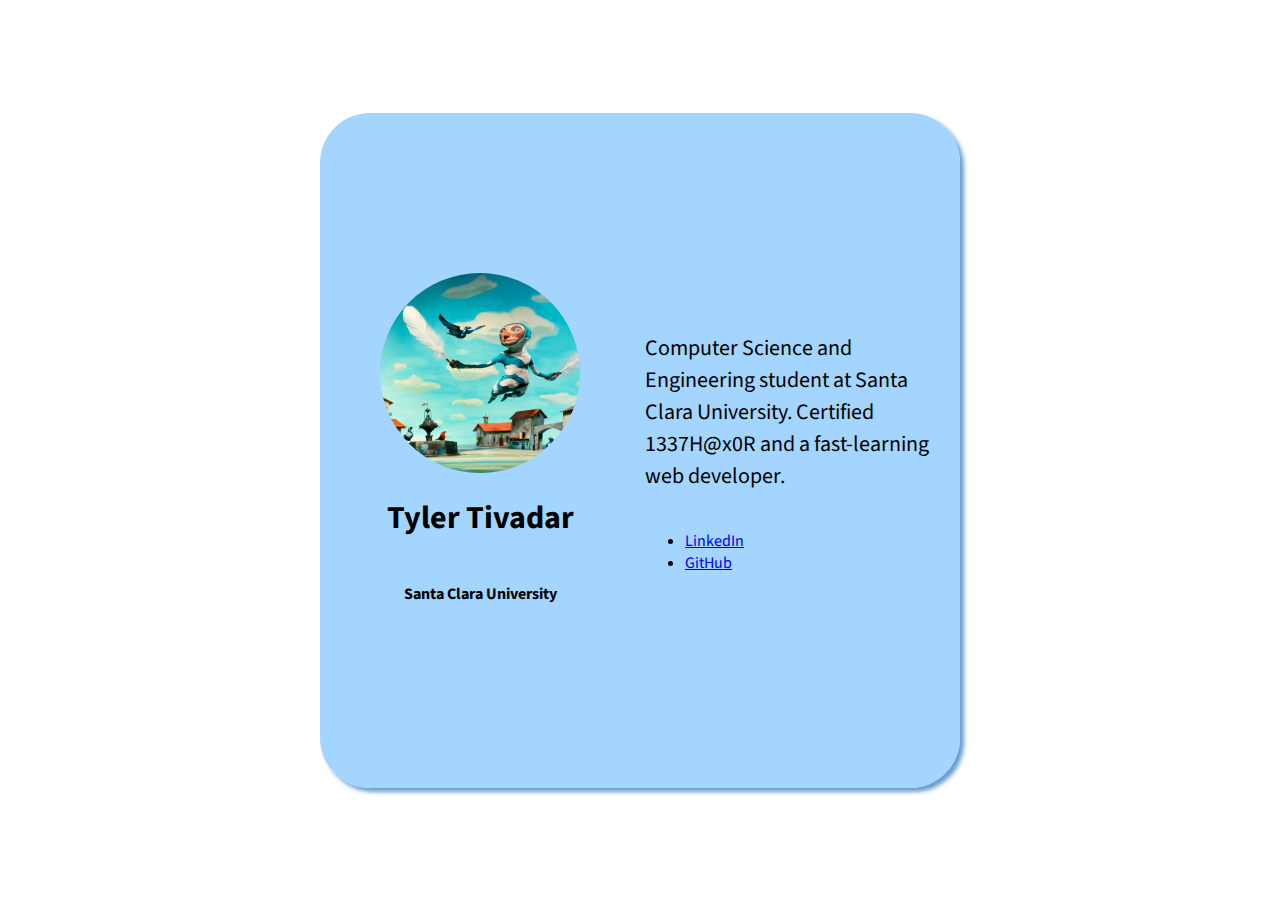
==== index.html @ 97073c2d "added fonts and shadows" ====
<!DOCTYPE html>
<html>
    <head>
        <title>Tyler Tivadar's Website</title>
        <link rel="stylesheet" type="text/css" href="style.css">
        <link rel="stylesheet"
         href="https://fonts.googleapis.com/css?family=Source+Sans+Pro">
    </head>

    <body>
        <div class="wrapper">
            <div class="left">
                <img class="profile-pic" src="img/birdman.jpg"/>
                <h1 class="name">Tyler Tivadar</h1>
                <h4 class="subtitle">Santa Clara University</h4>
            </div>

            <div class="right">
            <p class = "description">
                Computer Science and Engineering student at Santa Clara University.
                Certified 1337H@x0R and a fast-learning web developer.
            </p>

            <ul class="social-links">
                <li>
                    <a href=https://linkedin.com/in/tylertivadar target="_blank">LinkedIn</a>
                </li>
                <li>
                    <a href=https://github.com/tylertiv target="_blank">GitHub</a>
                </li>
            </ul>
            </div>
        </div>
    </body>
</html>
---- style.css ----
html, body {
    background-image: url("https://www.countynewscenter.com/wp-content/uploads/Beach-LaJolla-scaled.jpg");
    background-size: cover;
    display: flex;
    align-items: center;
    justify-content: center;
    height: 100%;
    width: 100%;
    margin: 0px;
    padding: 0px;

    font-family: "Source Sans Pro";
  }

  .wrapper {
    background-color: rgba(153, 208, 255, .9);
    box-shadow: 4px 4px 4px rgb(103, 158, 205);
    border-radius: 50px;
    max-width: 50%;
    display: flex;
    flex-direction: row;
    height: 75%;
  }
  
  .left, .right {
    
    margin: 5px;
    max-width: 50%;
    flex: 1;
    display: flex;
    flex-direction: column;
    justify-content: center;
  }
  
  .left {
    align-items: center;
    justify-content: center;
  }
  
  .description {
    font-size: 22px;
  }
  .profile-pic {
    width: 200px;
    border-radius: 50%;
  }

  .social-links:clicked{
    color:black;
  }
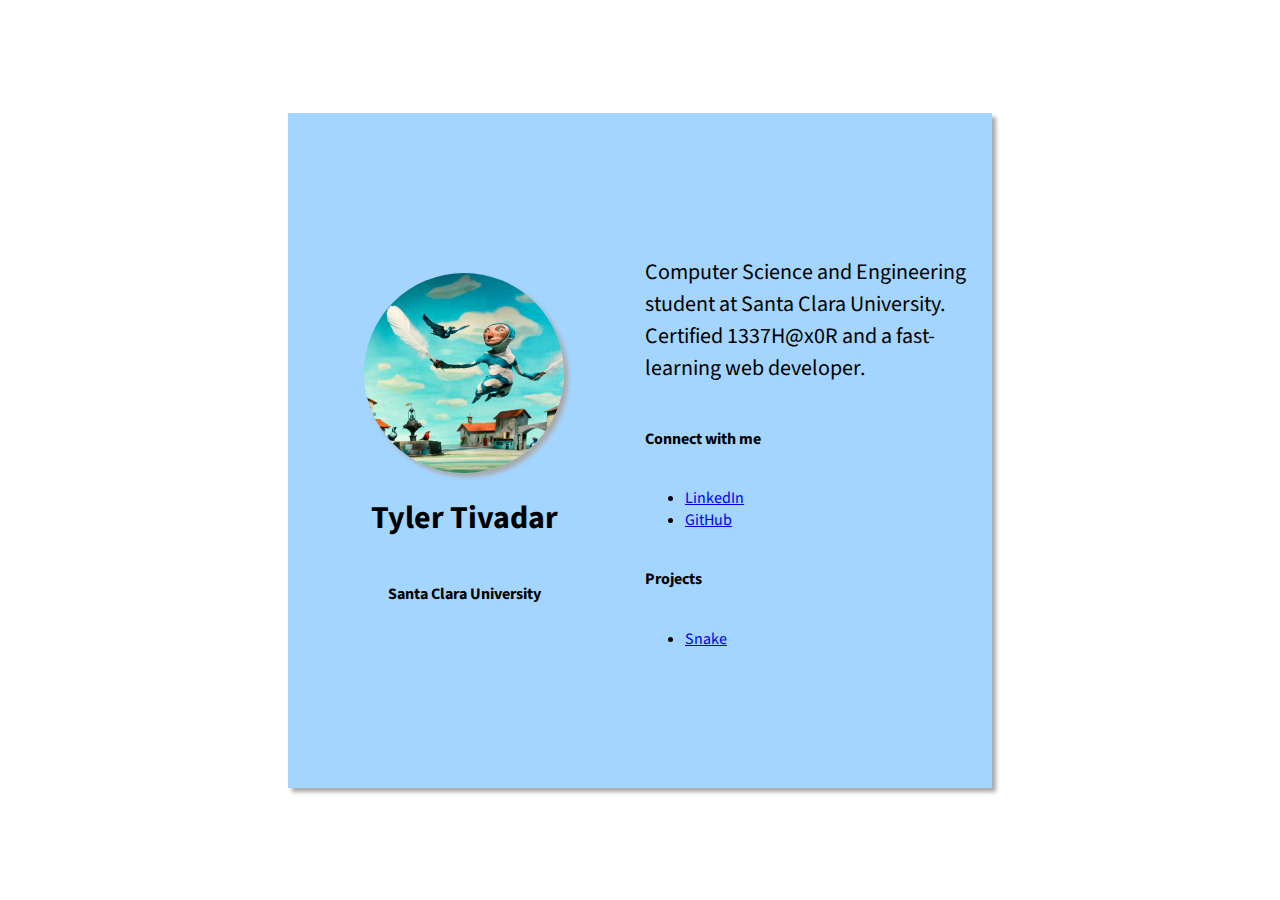
==== commit eb071889: "Added snake project" ====
--- a/index.html
+++ b/index.html
@@ -20,7 +20,8 @@
                 Computer Science and Engineering student at Santa Clara University.
                 Certified 1337H@x0R and a fast-learning web developer.
             </p>
-
+            
+            <h4>Connect with me</h4>
             <ul class="social-links">
                 <li>
                     <a href=https://linkedin.com/in/tylertivadar target="_blank">LinkedIn</a>
@@ -29,6 +30,13 @@
                     <a href=https://github.com/tylertiv target="_blank">GitHub</a>
                 </li>
             </ul>
+
+            <h4>Projects</h4>
+            <ul class="social-links">
+                <li>
+                    <a href=Snake/index.html>Snake</a>
+                </li>
+            </ul>
             </div>
         </div>
     </body>
--- a/style.css
+++ b/style.css
@@ -14,9 +14,9 @@
 
   .wrapper {
     background-color: rgba(153, 208, 255, .9);
-    box-shadow: 4px 4px 4px rgb(103, 158, 205);
-    border-radius: 50px;
-    max-width: 50%;
+    box-shadow: 4px 4px 4px darkgrey;
+    border-radius: 0px;
+    max-width: 55%;
     display: flex;
     flex-direction: row;
     height: 75%;
@@ -43,6 +43,7 @@
   .profile-pic {
     width: 200px;
     border-radius: 50%;
+    box-shadow: 4px 4px 4px darkgray;
   }
 
   .social-links:clicked{
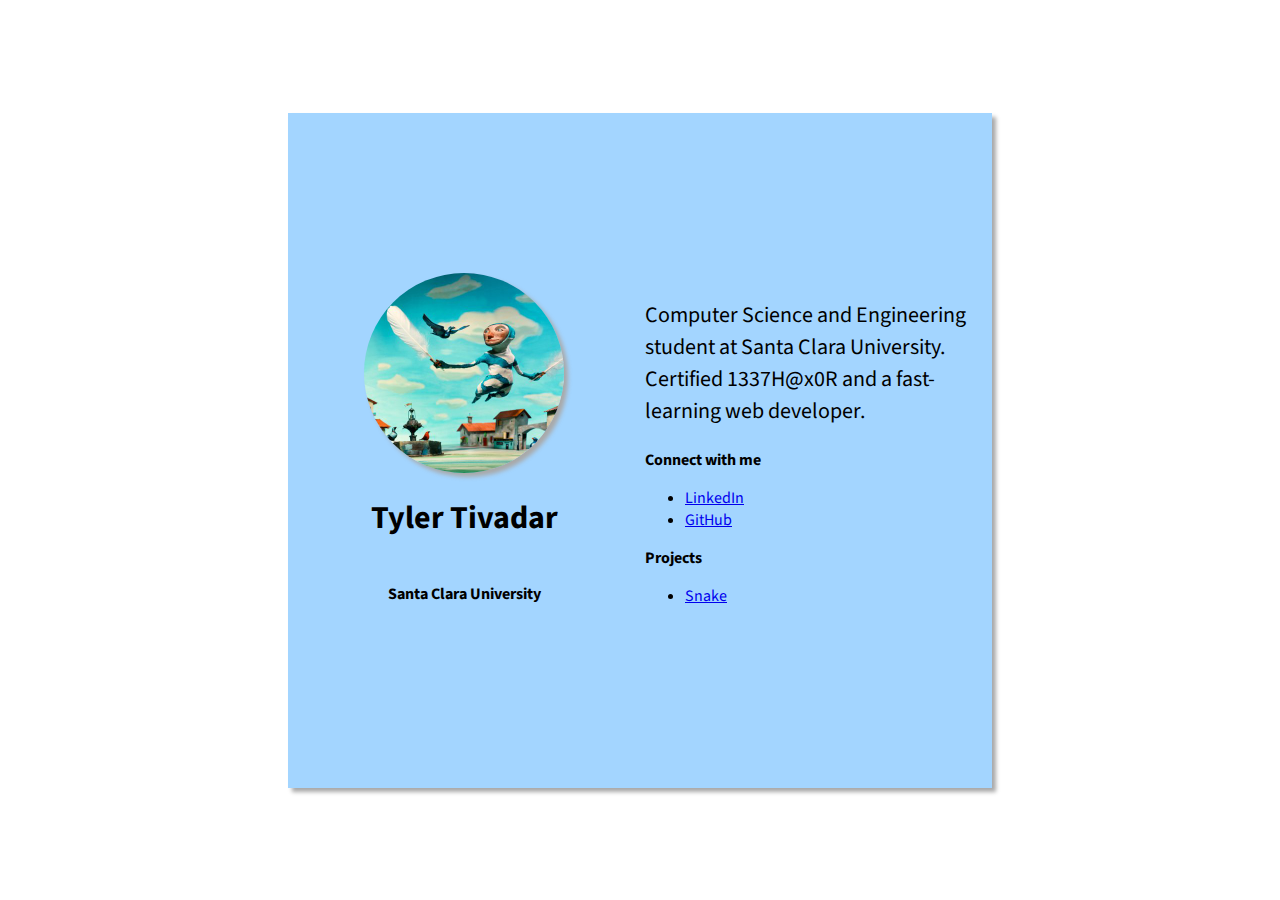
==== commit 4eb296a0: "Styled snake game and added restart feature" ====
--- a/index.html
+++ b/index.html
@@ -21,7 +21,7 @@
                 Certified 1337H@x0R and a fast-learning web developer.
             </p>
             
-            <h4>Connect with me</h4>
+            <h4 class="headers">Connect with me</h4>
             <ul class="social-links">
                 <li>
                     <a href=https://linkedin.com/in/tylertivadar target="_blank">LinkedIn</a>
@@ -31,7 +31,7 @@
                 </li>
             </ul>
 
-            <h4>Projects</h4>
+            <h4 class="headers">Projects</h4>
             <ul class="social-links">
                 <li>
                     <a href=Snake/index.html>Snake</a>
--- a/style.css
+++ b/style.css
@@ -46,6 +46,10 @@
     box-shadow: 4px 4px 4px darkgray;
   }
 
+  .headers {
+    margin: 0px;
+  }
+
   .social-links:clicked{
     color:black;
   }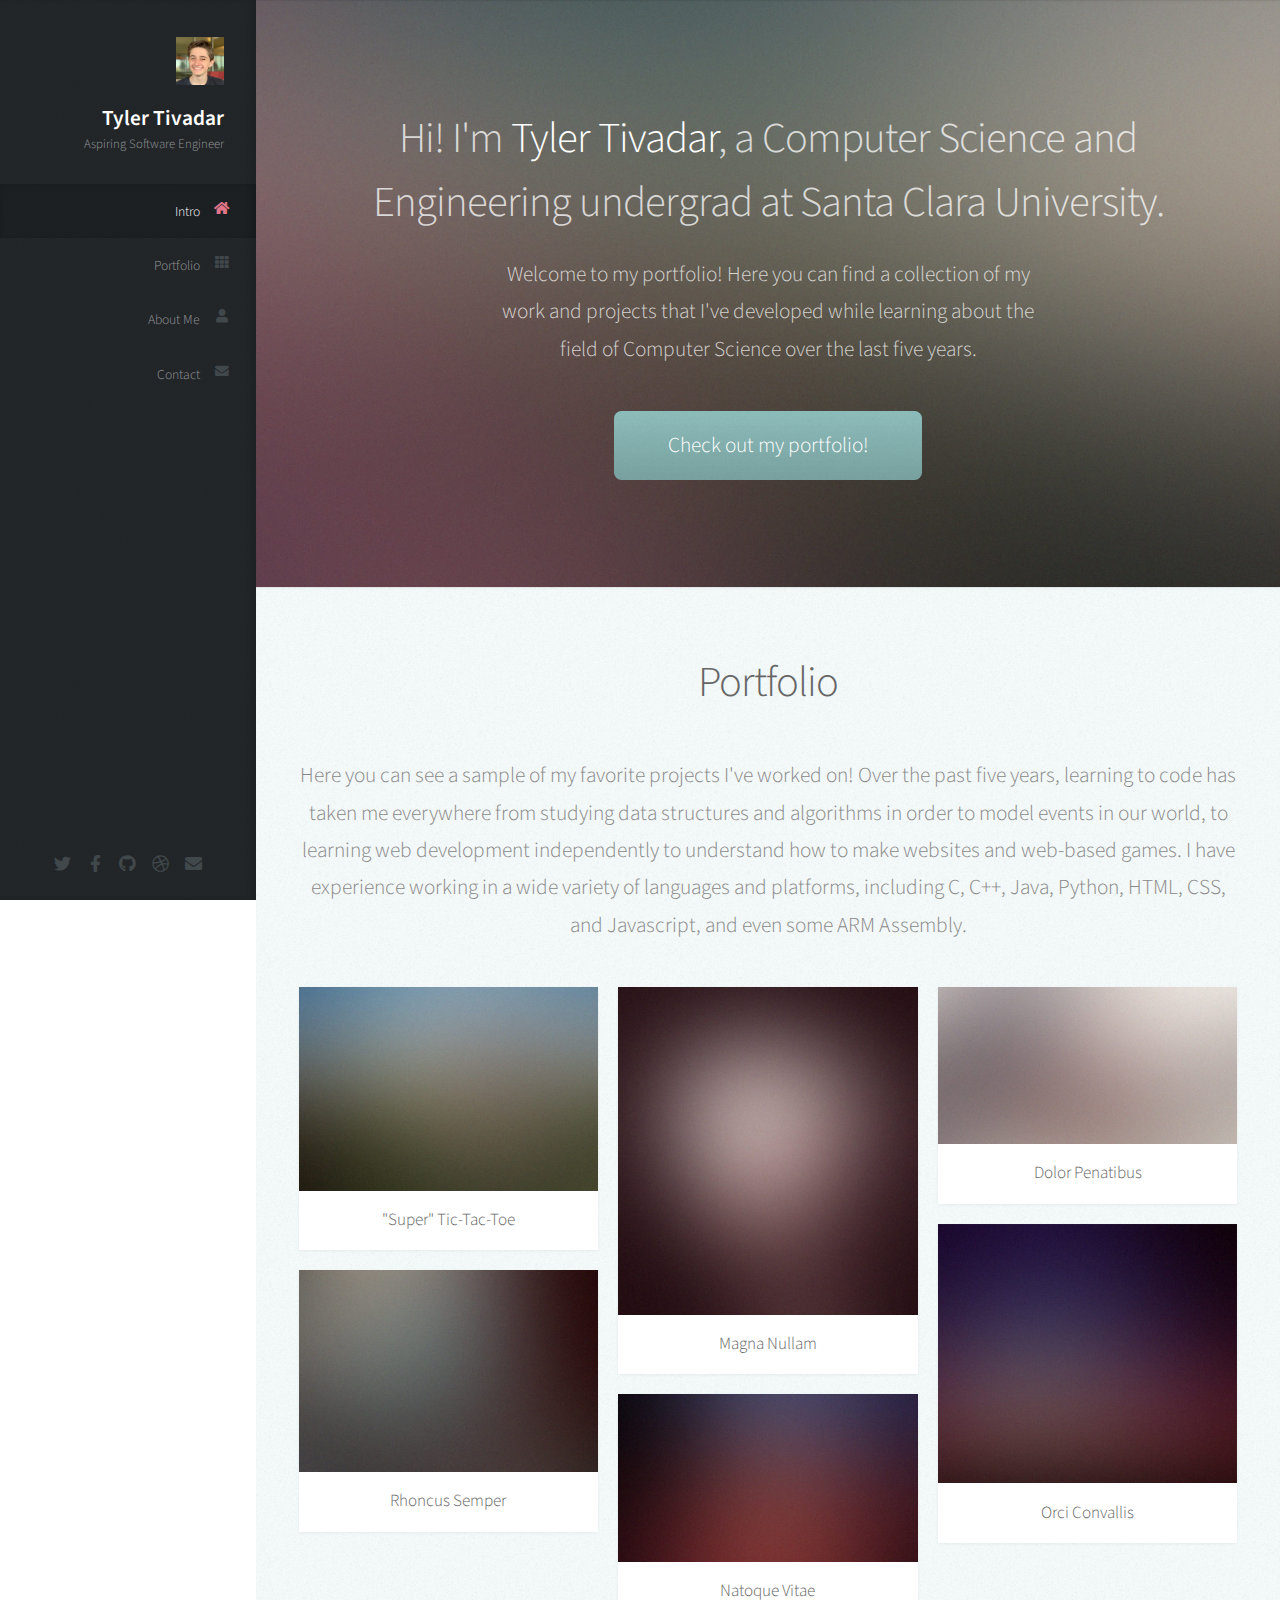
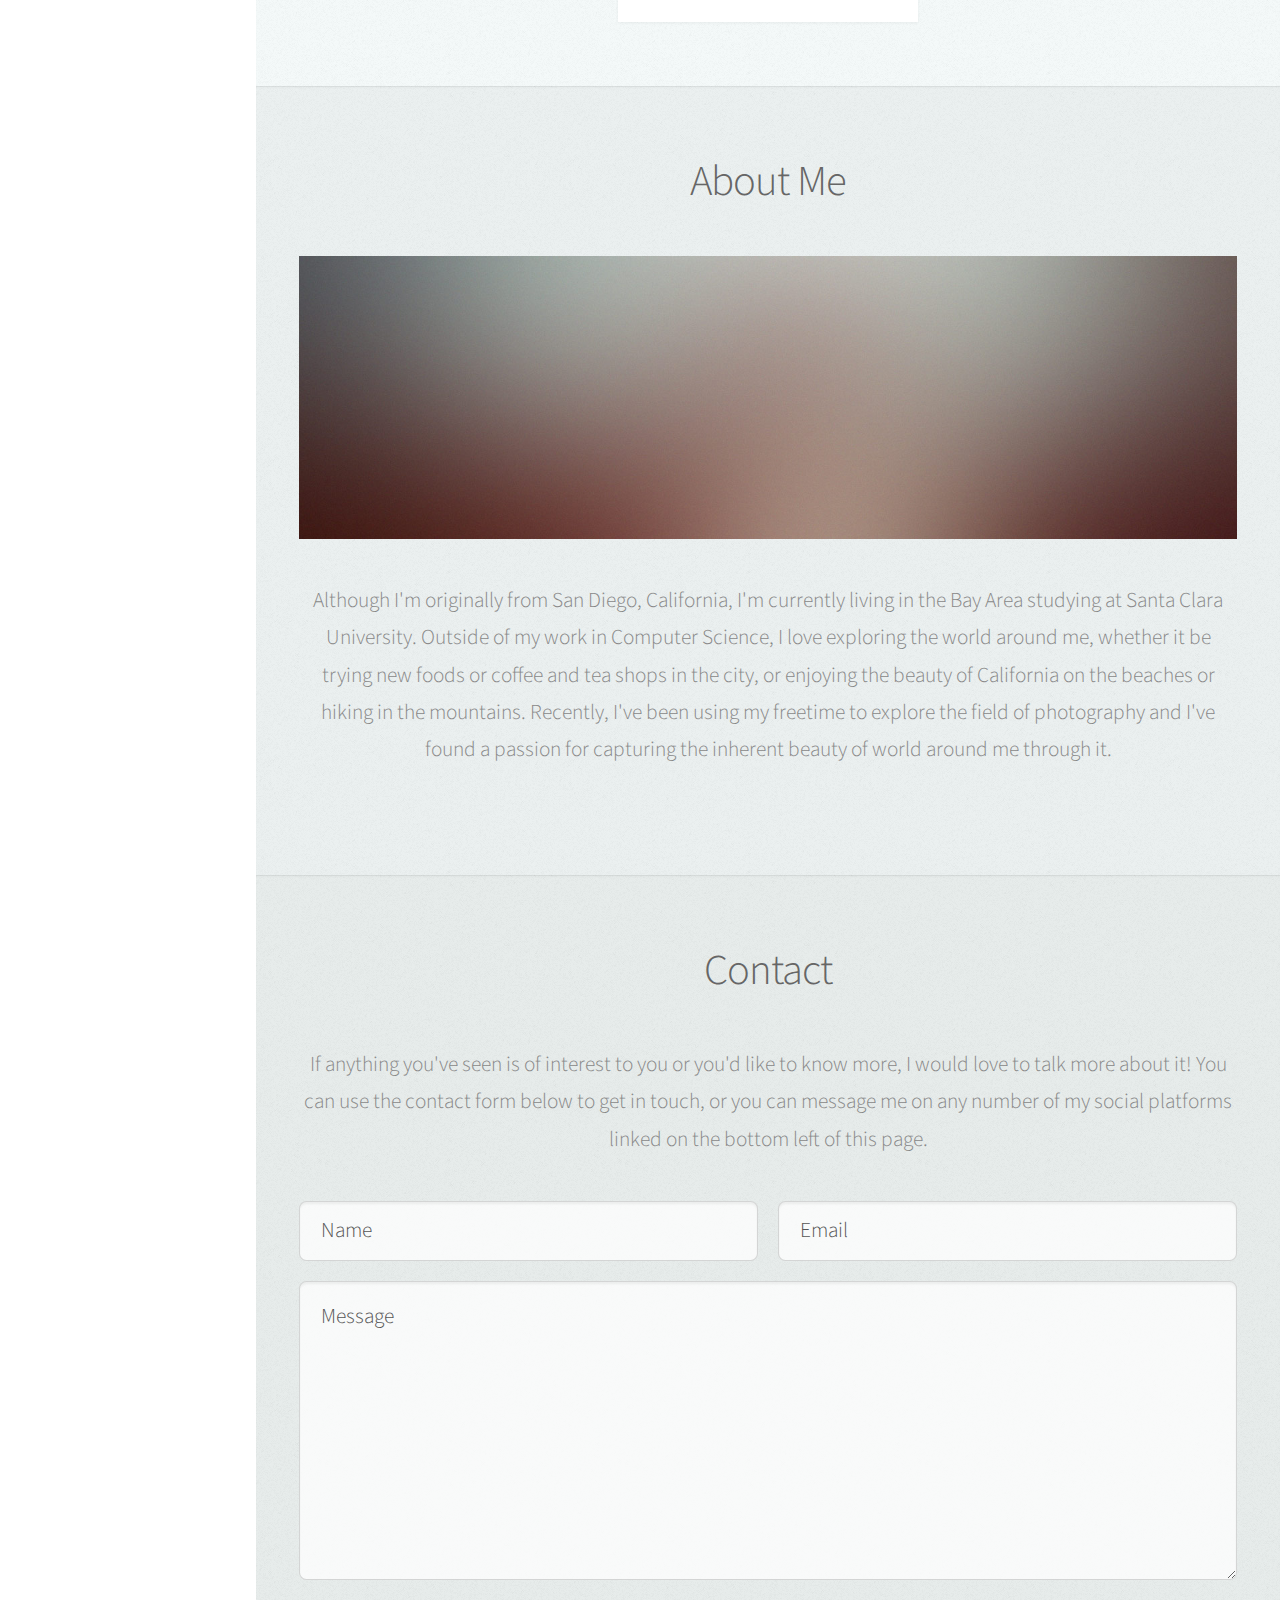
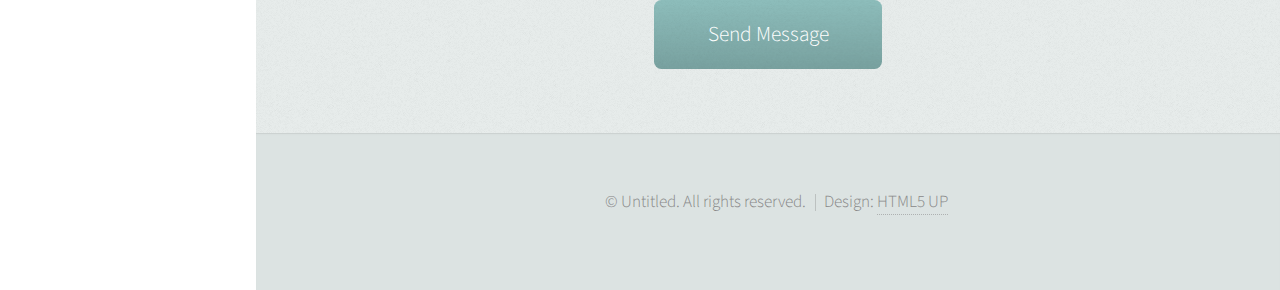
==== commit 0838a90c: "revamped portfolio" ====
--- a/index.html
+++ b/index.html
@@ -1,43 +1,216 @@
-<!DOCTYPE html>
-<html>
-    <head>
-        <title>Tyler Tivadar's Website</title>
-        <link rel="stylesheet" type="text/css" href="style.css">
-        <link rel="stylesheet"
-         href="https://fonts.googleapis.com/css?family=Source+Sans+Pro">
-    </head>
-
-    <body>
-        <div class="wrapper">
-            <div class="left">
-                <img class="profile-pic" src="img/birdman.jpg"/>
-                <h1 class="name">Tyler Tivadar</h1>
-                <h4 class="subtitle">Santa Clara University</h4>
-            </div>
-
-            <div class="right">
-            <p class = "description">
-                Computer Science and Engineering student at Santa Clara University.
-                Certified 1337H@x0R and a fast-learning web developer.
-            </p>
-            
-            <h4 class="headers">Connect with me</h4>
-            <ul class="social-links">
-                <li>
-                    <a href=https://linkedin.com/in/tylertivadar target="_blank">LinkedIn</a>
-                </li>
-                <li>
-                    <a href=https://github.com/tylertiv target="_blank">GitHub</a>
-                </li>
-            </ul>
-
-            <h4 class="headers">Projects</h4>
-            <ul class="social-links">
-                <li>
-                    <a href=Snake/index.html>Snake</a>
-                </li>
-            </ul>
-            </div>
-        </div>
-    </body>
+<!DOCTYPE HTML>
+<!--
+	Prologue by HTML5 UP
+	html5up.net | @ajlkn
+	Free for personal and commercial use under the CCA 3.0 license (html5up.net/license)
+-->
+<html>
+	<head>
+		<title>Prologue by HTML5 UP</title>
+		<meta charset="utf-8" />
+		<meta name="viewport" content="width=device-width, initial-scale=1, user-scalable=no" />
+		<link rel="stylesheet" href="assets/css/main.css" />
+	</head>
+	<body class="is-preload">
+
+		<!-- Header -->
+			<div id="header">
+
+				<div class="top">
+
+					<!-- Logo -->
+						<div id="logo">
+							<span class="image avatar48"><img src="images/headshot2.jpg" alt="" /></span>
+							<h1 id="title">Tyler Tivadar</h1>
+							<p>Aspiring Software Engineer</p>
+						</div>
+
+					<!-- Nav -->
+						<nav id="nav">
+							<ul>
+								<li><a href="#top" id="top-link"><span class="icon solid fa-home">Intro</span></a></li>
+								<li><a href="#portfolio" id="portfolio-link"><span class="icon solid fa-th">Portfolio</span></a></li>
+								<li><a href="#about" id="about-link"><span class="icon solid fa-user">About Me</span></a></li>
+								<li><a href="#contact" id="contact-link"><span class="icon solid fa-envelope">Contact</span></a></li>
+							</ul>
+						</nav>
+
+				</div>
+
+				<div class="bottom">
+
+					<!-- Social Icons -->
+						<ul class="icons">
+							<li><a href="#" class="icon brands fa-twitter"><span class="label">Twitter</span></a></li>
+							<li><a href="#" class="icon brands fa-facebook-f"><span class="label">Facebook</span></a></li>
+							<li><a href="#" class="icon brands fa-github"><span class="label">Github</span></a></li>
+							<li><a href="#" class="icon brands fa-dribbble"><span class="label">Dribbble</span></a></li>
+							<li><a href="#" class="icon solid fa-envelope"><span class="label">Email</span></a></li>
+						</ul>
+
+				</div>
+
+			</div>
+
+		<!-- Main -->
+			<div id="main">
+
+				<!-- Intro -->
+					<section id="top" class="one dark cover">
+						<div class="container">
+
+							<header>
+								<h2 class="alt">Hi! I'm <strong>Tyler Tivadar</strong>, a Computer Science and <br />
+								Engineering undergrad at Santa Clara University.</h2>
+								<p>Welcome to my portfolio! Here you can find a collection of my<br />
+								work and projects that I've developed while learning about the<br />
+								field of Computer Science over the last five years.</p>
+							</header>
+
+							<footer>
+								<a href="#portfolio" class="button scrolly">Check out my portfolio!</a>
+							</footer>
+
+						</div>
+					</section>
+
+				<!-- Portfolio -->
+					<section id="portfolio" class="two">
+						<div class="container">
+
+							<header>
+								<h2>Portfolio</h2>
+							</header>
+
+							<p>
+								Here you can see a sample of my favorite projects I've worked on! Over the past five years,
+								learning to code has taken me everywhere from studying data structures and algorithms in order to model
+								events in our world, to learning web development independently to understand how to make websites and web-based games.
+								I have experience working in a wide variety of languages and platforms, including C, C++, Java, Python, HTML, CSS, and
+								Javascript, and even some ARM Assembly.
+							</p>
+
+							<div class="row">
+								<div class="col-4 col-12-mobile">
+									<article class="item">
+										<a href="#" class="image fit"><img src="images/pic02.jpg" alt="" /></a>
+										<header>
+											<h3>"Super" Tic-Tac-Toe</h3>
+										</header>
+									</article>
+									<article class="item">
+										<a href="#" class="image fit"><img src="images/pic03.jpg" alt="" /></a>
+										<header>
+											<h3>Rhoncus Semper</h3>
+										</header>
+									</article>
+								</div>
+								<div class="col-4 col-12-mobile">
+									<article class="item">
+										<a href="#" class="image fit"><img src="images/pic04.jpg" alt="" /></a>
+										<header>
+											<h3>Magna Nullam</h3>
+										</header>
+									</article>
+									<article class="item">
+										<a href="#" class="image fit"><img src="images/pic05.jpg" alt="" /></a>
+										<header>
+											<h3>Natoque Vitae</h3>
+										</header>
+									</article>
+								</div>
+								<div class="col-4 col-12-mobile">
+									<article class="item">
+										<a href="#" class="image fit"><img src="images/pic06.jpg" alt="" /></a>
+										<header>
+											<h3>Dolor Penatibus</h3>
+										</header>
+									</article>
+									<article class="item">
+										<a href="#" class="image fit"><img src="images/pic07.jpg" alt="" /></a>
+										<header>
+											<h3>Orci Convallis</h3>
+										</header>
+									</article>
+								</div>
+							</div>
+
+						</div>
+					</section>
+
+				<!-- About Me -->
+					<section id="about" class="three">
+						<div class="container">
+
+							<header>
+								<h2>About Me</h2>
+							</header>
+
+							<a href="#" class="image featured"><img src="images/pic08.jpg" alt="" /></a>
+
+							<p>
+								Although I'm originally from San Diego, California, 
+								I'm currently living in the Bay Area studying at Santa Clara University.
+								Outside of my work in Computer Science, I love exploring the world around me,
+								whether it be trying new foods or coffee and tea shops in the city, or enjoying the beauty
+								of California on the beaches or hiking in the mountains. Recently, I've been using my 
+								freetime to explore the field of photography and I've found a passion for capturing the 
+								inherent beauty of world around me through it.
+							</p>
+
+						</div>
+					</section>
+
+				<!-- Contact -->
+					<section id="contact" class="four">
+						<div class="container">
+
+							<header>
+								<h2>Contact</h2>
+							</header>
+
+							<p>
+								If anything you've seen is of interest to you or you'd like to know more, I would love to talk
+								more about it! You can use the contact form below to get in touch, or you can message me on any
+								number of my social platforms linked on the bottom left of this page.
+							</p>
+
+							<form method="post" action="#">
+								<div class="row">
+									<div class="col-6 col-12-mobile"><input type="text" name="name" placeholder="Name" /></div>
+									<div class="col-6 col-12-mobile"><input type="text" name="email" placeholder="Email" /></div>
+									<div class="col-12">
+										<textarea name="message" placeholder="Message"></textarea>
+									</div>
+									<div class="col-12">
+										<input type="submit" value="Send Message" />
+									</div>
+								</div>
+							</form>
+
+						</div>
+					</section>
+
+			</div>
+
+		<!-- Footer -->
+			<div id="footer">
+
+				<!-- Copyright -->
+					<ul class="copyright">
+						<li>&copy; Untitled. All rights reserved.</li><li>Design: <a href="http://html5up.net">HTML5 UP</a></li>
+					</ul>
+
+			</div>
+
+		<!-- Scripts -->
+			<script src="assets/js/jquery.min.js"></script>
+			<script src="assets/js/jquery.scrolly.min.js"></script>
+			<script src="assets/js/jquery.scrollex.min.js"></script>
+			<script src="assets/js/browser.min.js"></script>
+			<script src="assets/js/breakpoints.min.js"></script>
+			<script src="assets/js/util.js"></script>
+			<script src="assets/js/main.js"></script>
+
+	</body>
 </html>--- a/assets/css/main.css
+++ b/assets/css/main.css
@@ -0,0 +1,2633 @@
+@import url("fontawesome-all.min.css");
+@import url("https://fonts.googleapis.com/css?family=Source+Sans+Pro:300,300italic,400,600");
+
+/*
+	Prologue by HTML5 UP
+	html5up.net | @ajlkn
+	Free for personal and commercial use under the CCA 3.0 license (html5up.net/license)
+*/
+
+html, body, div, span, applet, object,
+iframe, h1, h2, h3, h4, h5, h6, p, blockquote,
+pre, a, abbr, acronym, address, big, cite,
+code, del, dfn, em, img, ins, kbd, q, s, samp,
+small, strike, strong, sub, sup, tt, var, b,
+u, i, center, dl, dt, dd, ol, ul, li, fieldset,
+form, label, legend, table, caption, tbody,
+tfoot, thead, tr, th, td, article, aside,
+canvas, details, embed, figure, figcaption,
+footer, header, hgroup, menu, nav, output, ruby,
+section, summary, time, mark, audio, video {
+	margin: 0;
+	padding: 0;
+	border: 0;
+	font-size: 100%;
+	font: inherit;
+	vertical-align: baseline;}
+
+article, aside, details, figcaption, figure,
+footer, header, hgroup, menu, nav, section {
+	display: block;}
+
+body {
+	line-height: 1;
+}
+
+ol, ul {
+	list-style: none;
+}
+
+blockquote, q {
+	quotes: none;
+}
+
+	blockquote:before, blockquote:after, q:before, q:after {
+		content: '';
+		content: none;
+	}
+
+table {
+	border-collapse: collapse;
+	border-spacing: 0;
+}
+
+body {
+	-webkit-text-size-adjust: none;
+}
+
+mark {
+	background-color: transparent;
+	color: inherit;
+}
+
+input::-moz-focus-inner {
+	border: 0;
+	padding: 0;
+}
+
+input, select, textarea {
+	-moz-appearance: none;
+	-webkit-appearance: none;
+	-ms-appearance: none;
+	appearance: none;
+}
+
+/* Basic */
+
+	html {
+		box-sizing: border-box;
+	}
+
+	*, *:before, *:after {
+		box-sizing: inherit;
+	}
+
+	body {
+		background: #fff;
+		font-family: 'Source Sans Pro', sans-serif;
+		font-size: 19pt;
+		font-weight: 300;
+		line-height: 1.75em;
+		color: #888;
+	}
+
+		body.is-preload *, body.is-preload *:before, body.is-preload *:after {
+			-moz-animation: none !important;
+			-webkit-animation: none !important;
+			-ms-animation: none !important;
+			animation: none !important;
+			-moz-transition: none !important;
+			-webkit-transition: none !important;
+			-ms-transition: none !important;
+			transition: none !important;
+		}
+
+	input, textarea, select {
+		font-family: 'Source Sans Pro', sans-serif;
+		font-size: 19pt;
+		font-weight: 300;
+		line-height: 1.75em;
+		color: #888;
+	}
+
+	h1, h2, h3, h4, h5, h6 {
+		font-weight: 300;
+		color: #666;
+		line-height: 1.5em;
+	}
+
+	h1 a, h2 a, h3 a, h4 a, h5 a, h6 a {
+		color: inherit;
+		text-decoration: none;
+	}
+
+		h1 a strong, h2 a strong, h3 a strong, h4 a strong, h5 a strong, h6 a strong {
+			color: #333;
+		}
+
+	h2 {
+		font-size: 2em;
+		letter-spacing: -1px;
+	}
+
+		h2.alt {
+			color: #888;
+		}
+
+			h2.alt strong {
+				color: #666;
+			}
+
+	h3 {
+		font-size: 1.5em;
+	}
+
+	header {
+		margin: 0 0 2em 0;
+	}
+
+		header > p {
+			margin: 1em 0 0 0;
+		}
+
+	footer {
+		margin: 2em 0 0 0;
+	}
+
+	strong, b {
+		font-weight: 300;
+		color: #666;
+	}
+
+	em, i {
+		font-style: italic;
+	}
+
+	a {
+		text-decoration: none;
+		color: inherit;
+		border-bottom: dotted 1px rgba(128, 128, 128, 0.5);
+		-moz-transition: color 0.35s ease-in-out, border-bottom-color 0.35s ease-in-out;
+		-webkit-transition: color 0.35s ease-in-out, border-bottom-color 0.35s ease-in-out;
+		-ms-transition: color 0.35s ease-in-out, border-bottom-color 0.35s ease-in-out;
+		transition: color 0.35s ease-in-out, border-bottom-color 0.35s ease-in-out;
+		outline: 0;
+	}
+
+		a:hover {
+			color: #E27689;
+			border-bottom-color: rgba(255, 255, 255, 0);
+		}
+
+	sub {
+		position: relative;
+		top: 0.5em;
+		font-size: 0.8em;
+	}
+
+	sup {
+		position: relative;
+		top: -0.5em;
+		font-size: 0.8em;
+	}
+
+	hr {
+		border: 0;
+		border-top: solid 1px #ddd;
+	}
+
+	blockquote {
+		border-left: solid 0.5em #ddd;
+		padding: 1em 0 1em 2em;
+		font-style: italic;
+	}
+
+	p, ul, ol, dl, table {
+		margin-bottom: 2em;
+	}
+
+	br.clear {
+		clear: both;
+	}
+
+/* Container */
+
+	.container {
+		margin: 0 auto;
+		max-width: 100%;
+		width: 1400px;
+	}
+
+		@media screen and (min-width: 961px) and (max-width: 1880px) {
+
+			.container {
+				width: 1200px;
+			}
+
+		}
+
+		@media screen and (min-width: 961px) and (max-width: 1620px) {
+
+			.container {
+				width: 960px;
+			}
+
+		}
+
+		@media screen and (min-width: 961px) and (max-width: 1320px) {
+
+			.container {
+				width: 100%;
+			}
+
+		}
+
+		@media screen and (max-width: 960px) {
+
+			.container {
+				width: 100%;
+			}
+
+		}
+
+		@media screen and (max-width: 736px) {
+
+			.container {
+				width: 100%;
+			}
+
+		}
+
+/* Row */
+
+	.row {
+		display: flex;
+		flex-wrap: wrap;
+		box-sizing: border-box;
+		align-items: stretch;
+	}
+
+		.row > * {
+			box-sizing: border-box;
+		}
+
+		.row.gtr-uniform > * > :last-child {
+			margin-bottom: 0;
+		}
+
+		.row.aln-left {
+			justify-content: flex-start;
+		}
+
+		.row.aln-center {
+			justify-content: center;
+		}
+
+		.row.aln-right {
+			justify-content: flex-end;
+		}
+
+		.row.aln-top {
+			align-items: flex-start;
+		}
+
+		.row.aln-middle {
+			align-items: center;
+		}
+
+		.row.aln-bottom {
+			align-items: flex-end;
+		}
+
+		.row > .imp {
+			order: -1;
+		}
+
+		.row > .col-1 {
+			width: 8.33333%;
+		}
+
+		.row > .off-1 {
+			margin-left: 8.33333%;
+		}
+
+		.row > .col-2 {
+			width: 16.66667%;
+		}
+
+		.row > .off-2 {
+			margin-left: 16.66667%;
+		}
+
+		.row > .col-3 {
+			width: 25%;
+		}
+
+		.row > .off-3 {
+			margin-left: 25%;
+		}
+
+		.row > .col-4 {
+			width: 33.33333%;
+		}
+
+		.row > .off-4 {
+			margin-left: 33.33333%;
+		}
+
+		.row > .col-5 {
+			width: 41.66667%;
+		}
+
+		.row > .off-5 {
+			margin-left: 41.66667%;
+		}
+
+		.row > .col-6 {
+			width: 50%;
+		}
+
+		.row > .off-6 {
+			margin-left: 50%;
+		}
+
+		.row > .col-7 {
+			width: 58.33333%;
+		}
+
+		.row > .off-7 {
+			margin-left: 58.33333%;
+		}
+
+		.row > .col-8 {
+			width: 66.66667%;
+		}
+
+		.row > .off-8 {
+			margin-left: 66.66667%;
+		}
+
+		.row > .col-9 {
+			width: 75%;
+		}
+
+		.row > .off-9 {
+			margin-left: 75%;
+		}
+
+		.row > .col-10 {
+			width: 83.33333%;
+		}
+
+		.row > .off-10 {
+			margin-left: 83.33333%;
+		}
+
+		.row > .col-11 {
+			width: 91.66667%;
+		}
+
+		.row > .off-11 {
+			margin-left: 91.66667%;
+		}
+
+		.row > .col-12 {
+			width: 100%;
+		}
+
+		.row > .off-12 {
+			margin-left: 100%;
+		}
+
+		.row.gtr-0 {
+			margin-top: 0px;
+			margin-left: 0px;
+		}
+
+			.row.gtr-0 > * {
+				padding: 0px 0 0 0px;
+			}
+
+			.row.gtr-0.gtr-uniform {
+				margin-top: 0px;
+			}
+
+				.row.gtr-0.gtr-uniform > * {
+					padding-top: 0px;
+				}
+
+		.row.gtr-25 {
+			margin-top: -10px;
+			margin-left: -10px;
+		}
+
+			.row.gtr-25 > * {
+				padding: 10px 0 0 10px;
+			}
+
+			.row.gtr-25.gtr-uniform {
+				margin-top: -10px;
+			}
+
+				.row.gtr-25.gtr-uniform > * {
+					padding-top: 10px;
+				}
+
+		.row.gtr-50 {
+			margin-top: -20px;
+			margin-left: -20px;
+		}
+
+			.row.gtr-50 > * {
+				padding: 20px 0 0 20px;
+			}
+
+			.row.gtr-50.gtr-uniform {
+				margin-top: -20px;
+			}
+
+				.row.gtr-50.gtr-uniform > * {
+					padding-top: 20px;
+				}
+
+		.row {
+			margin-top: -40px;
+			margin-left: -40px;
+		}
+
+			.row > * {
+				padding: 40px 0 0 40px;
+			}
+
+			.row.gtr-uniform {
+				margin-top: -40px;
+			}
+
+				.row.gtr-uniform > * {
+					padding-top: 40px;
+				}
+
+		.row.gtr-150 {
+			margin-top: -60px;
+			margin-left: -60px;
+		}
+
+			.row.gtr-150 > * {
+				padding: 60px 0 0 60px;
+			}
+
+			.row.gtr-150.gtr-uniform {
+				margin-top: -60px;
+			}
+
+				.row.gtr-150.gtr-uniform > * {
+					padding-top: 60px;
+				}
+
+		.row.gtr-200 {
+			margin-top: -80px;
+			margin-left: -80px;
+		}
+
+			.row.gtr-200 > * {
+				padding: 80px 0 0 80px;
+			}
+
+			.row.gtr-200.gtr-uniform {
+				margin-top: -80px;
+			}
+
+				.row.gtr-200.gtr-uniform > * {
+					padding-top: 80px;
+				}
+
+		@media screen and (min-width: 961px) and (max-width: 1880px) {
+
+			.row {
+				display: flex;
+				flex-wrap: wrap;
+				box-sizing: border-box;
+				align-items: stretch;
+			}
+
+				.row > * {
+					box-sizing: border-box;
+				}
+
+				.row.gtr-uniform > * > :last-child {
+					margin-bottom: 0;
+				}
+
+				.row.aln-left {
+					justify-content: flex-start;
+				}
+
+				.row.aln-center {
+					justify-content: center;
+				}
+
+				.row.aln-right {
+					justify-content: flex-end;
+				}
+
+				.row.aln-top {
+					align-items: flex-start;
+				}
+
+				.row.aln-middle {
+					align-items: center;
+				}
+
+				.row.aln-bottom {
+					align-items: flex-end;
+				}
+
+				.row > .imp-wide {
+					order: -1;
+				}
+
+				.row > .col-1-wide {
+					width: 8.33333%;
+				}
+
+				.row > .off-1-wide {
+					margin-left: 8.33333%;
+				}
+
+				.row > .col-2-wide {
+					width: 16.66667%;
+				}
+
+				.row > .off-2-wide {
+					margin-left: 16.66667%;
+				}
+
+				.row > .col-3-wide {
+					width: 25%;
+				}
+
+				.row > .off-3-wide {
+					margin-left: 25%;
+				}
+
+				.row > .col-4-wide {
+					width: 33.33333%;
+				}
+
+				.row > .off-4-wide {
+					margin-left: 33.33333%;
+				}
+
+				.row > .col-5-wide {
+					width: 41.66667%;
+				}
+
+				.row > .off-5-wide {
+					margin-left: 41.66667%;
+				}
+
+				.row > .col-6-wide {
+					width: 50%;
+				}
+
+				.row > .off-6-wide {
+					margin-left: 50%;
+				}
+
+				.row > .col-7-wide {
+					width: 58.33333%;
+				}
+
+				.row > .off-7-wide {
+					margin-left: 58.33333%;
+				}
+
+				.row > .col-8-wide {
+					width: 66.66667%;
+				}
+
+				.row > .off-8-wide {
+					margin-left: 66.66667%;
+				}
+
+				.row > .col-9-wide {
+					width: 75%;
+				}
+
+				.row > .off-9-wide {
+					margin-left: 75%;
+				}
+
+				.row > .col-10-wide {
+					width: 83.33333%;
+				}
+
+				.row > .off-10-wide {
+					margin-left: 83.33333%;
+				}
+
+				.row > .col-11-wide {
+					width: 91.66667%;
+				}
+
+				.row > .off-11-wide {
+					margin-left: 91.66667%;
+				}
+
+				.row > .col-12-wide {
+					width: 100%;
+				}
+
+				.row > .off-12-wide {
+					margin-left: 100%;
+				}
+
+				.row.gtr-0 {
+					margin-top: 0px;
+					margin-left: 0px;
+				}
+
+					.row.gtr-0 > * {
+						padding: 0px 0 0 0px;
+					}
+
+					.row.gtr-0.gtr-uniform {
+						margin-top: 0px;
+					}
+
+						.row.gtr-0.gtr-uniform > * {
+							padding-top: 0px;
+						}
+
+				.row.gtr-25 {
+					margin-top: -10px;
+					margin-left: -10px;
+				}
+
+					.row.gtr-25 > * {
+						padding: 10px 0 0 10px;
+					}
+
+					.row.gtr-25.gtr-uniform {
+						margin-top: -10px;
+					}
+
+						.row.gtr-25.gtr-uniform > * {
+							padding-top: 10px;
+						}
+
+				.row.gtr-50 {
+					margin-top: -20px;
+					margin-left: -20px;
+				}
+
+					.row.gtr-50 > * {
+						padding: 20px 0 0 20px;
+					}
+
+					.row.gtr-50.gtr-uniform {
+						margin-top: -20px;
+					}
+
+						.row.gtr-50.gtr-uniform > * {
+							padding-top: 20px;
+						}
+
+				.row {
+					margin-top: -40px;
+					margin-left: -40px;
+				}
+
+					.row > * {
+						padding: 40px 0 0 40px;
+					}
+
+					.row.gtr-uniform {
+						margin-top: -40px;
+					}
+
+						.row.gtr-uniform > * {
+							padding-top: 40px;
+						}
+
+				.row.gtr-150 {
+					margin-top: -60px;
+					margin-left: -60px;
+				}
+
+					.row.gtr-150 > * {
+						padding: 60px 0 0 60px;
+					}
+
+					.row.gtr-150.gtr-uniform {
+						margin-top: -60px;
+					}
+
+						.row.gtr-150.gtr-uniform > * {
+							padding-top: 60px;
+						}
+
+				.row.gtr-200 {
+					margin-top: -80px;
+					margin-left: -80px;
+				}
+
+					.row.gtr-200 > * {
+						padding: 80px 0 0 80px;
+					}
+
+					.row.gtr-200.gtr-uniform {
+						margin-top: -80px;
+					}
+
+						.row.gtr-200.gtr-uniform > * {
+							padding-top: 80px;
+						}
+
+		}
+
+		@media screen and (min-width: 961px) and (max-width: 1620px) {
+
+			.row {
+				display: flex;
+				flex-wrap: wrap;
+				box-sizing: border-box;
+				align-items: stretch;
+			}
+
+				.row > * {
+					box-sizing: border-box;
+				}
+
+				.row.gtr-uniform > * > :last-child {
+					margin-bottom: 0;
+				}
+
+				.row.aln-left {
+					justify-content: flex-start;
+				}
+
+				.row.aln-center {
+					justify-content: center;
+				}
+
+				.row.aln-right {
+					justify-content: flex-end;
+				}
+
+				.row.aln-top {
+					align-items: flex-start;
+				}
+
+				.row.aln-middle {
+					align-items: center;
+				}
+
+				.row.aln-bottom {
+					align-items: flex-end;
+				}
+
+				.row > .imp-normal {
+					order: -1;
+				}
+
+				.row > .col-1-normal {
+					width: 8.33333%;
+				}
+
+				.row > .off-1-normal {
+					margin-left: 8.33333%;
+				}
+
+				.row > .col-2-normal {
+					width: 16.66667%;
+				}
+
+				.row > .off-2-normal {
+					margin-left: 16.66667%;
+				}
+
+				.row > .col-3-normal {
+					width: 25%;
+				}
+
+				.row > .off-3-normal {
+					margin-left: 25%;
+				}
+
+				.row > .col-4-normal {
+					width: 33.33333%;
+				}
+
+				.row > .off-4-normal {
+					margin-left: 33.33333%;
+				}
+
+				.row > .col-5-normal {
+					width: 41.66667%;
+				}
+
+				.row > .off-5-normal {
+					margin-left: 41.66667%;
+				}
+
+				.row > .col-6-normal {
+					width: 50%;
+				}
+
+				.row > .off-6-normal {
+					margin-left: 50%;
+				}
+
+				.row > .col-7-normal {
+					width: 58.33333%;
+				}
+
+				.row > .off-7-normal {
+					margin-left: 58.33333%;
+				}
+
+				.row > .col-8-normal {
+					width: 66.66667%;
+				}
+
+				.row > .off-8-normal {
+					margin-left: 66.66667%;
+				}
+
+				.row > .col-9-normal {
+					width: 75%;
+				}
+
+				.row > .off-9-normal {
+					margin-left: 75%;
+				}
+
+				.row > .col-10-normal {
+					width: 83.33333%;
+				}
+
+				.row > .off-10-normal {
+					margin-left: 83.33333%;
+				}
+
+				.row > .col-11-normal {
+					width: 91.66667%;
+				}
+
+				.row > .off-11-normal {
+					margin-left: 91.66667%;
+				}
+
+				.row > .col-12-normal {
+					width: 100%;
+				}
+
+				.row > .off-12-normal {
+					margin-left: 100%;
+				}
+
+				.row.gtr-0 {
+					margin-top: 0px;
+					margin-left: 0px;
+				}
+
+					.row.gtr-0 > * {
+						padding: 0px 0 0 0px;
+					}
+
+					.row.gtr-0.gtr-uniform {
+						margin-top: 0px;
+					}
+
+						.row.gtr-0.gtr-uniform > * {
+							padding-top: 0px;
+						}
+
+				.row.gtr-25 {
+					margin-top: -10px;
+					margin-left: -10px;
+				}
+
+					.row.gtr-25 > * {
+						padding: 10px 0 0 10px;
+					}
+
+					.row.gtr-25.gtr-uniform {
+						margin-top: -10px;
+					}
+
+						.row.gtr-25.gtr-uniform > * {
+							padding-top: 10px;
+						}
+
+				.row.gtr-50 {
+					margin-top: -20px;
+					margin-left: -20px;
+				}
+
+					.row.gtr-50 > * {
+						padding: 20px 0 0 20px;
+					}
+
+					.row.gtr-50.gtr-uniform {
+						margin-top: -20px;
+					}
+
+						.row.gtr-50.gtr-uniform > * {
+							padding-top: 20px;
+						}
+
+				.row {
+					margin-top: -40px;
+					margin-left: -40px;
+				}
+
+					.row > * {
+						padding: 40px 0 0 40px;
+					}
+
+					.row.gtr-uniform {
+						margin-top: -40px;
+					}
+
+						.row.gtr-uniform > * {
+							padding-top: 40px;
+						}
+
+				.row.gtr-150 {
+					margin-top: -60px;
+					margin-left: -60px;
+				}
+
+					.row.gtr-150 > * {
+						padding: 60px 0 0 60px;
+					}
+
+					.row.gtr-150.gtr-uniform {
+						margin-top: -60px;
+					}
+
+						.row.gtr-150.gtr-uniform > * {
+							padding-top: 60px;
+						}
+
+				.row.gtr-200 {
+					margin-top: -80px;
+					margin-left: -80px;
+				}
+
+					.row.gtr-200 > * {
+						padding: 80px 0 0 80px;
+					}
+
+					.row.gtr-200.gtr-uniform {
+						margin-top: -80px;
+					}
+
+						.row.gtr-200.gtr-uniform > * {
+							padding-top: 80px;
+						}
+
+		}
+
+		@media screen and (min-width: 961px) and (max-width: 1320px) {
+
+			.row {
+				display: flex;
+				flex-wrap: wrap;
+				box-sizing: border-box;
+				align-items: stretch;
+			}
+
+				.row > * {
+					box-sizing: border-box;
+				}
+
+				.row.gtr-uniform > * > :last-child {
+					margin-bottom: 0;
+				}
+
+				.row.aln-left {
+					justify-content: flex-start;
+				}
+
+				.row.aln-center {
+					justify-content: center;
+				}
+
+				.row.aln-right {
+					justify-content: flex-end;
+				}
+
+				.row.aln-top {
+					align-items: flex-start;
+				}
+
+				.row.aln-middle {
+					align-items: center;
+				}
+
+				.row.aln-bottom {
+					align-items: flex-end;
+				}
+
+				.row > .imp-narrow {
+					order: -1;
+				}
+
+				.row > .col-1-narrow {
+					width: 8.33333%;
+				}
+
+				.row > .off-1-narrow {
+					margin-left: 8.33333%;
+				}
+
+				.row > .col-2-narrow {
+					width: 16.66667%;
+				}
+
+				.row > .off-2-narrow {
+					margin-left: 16.66667%;
+				}
+
+				.row > .col-3-narrow {
+					width: 25%;
+				}
+
+				.row > .off-3-narrow {
+					margin-left: 25%;
+				}
+
+				.row > .col-4-narrow {
+					width: 33.33333%;
+				}
+
+				.row > .off-4-narrow {
+					margin-left: 33.33333%;
+				}
+
+				.row > .col-5-narrow {
+					width: 41.66667%;
+				}
+
+				.row > .off-5-narrow {
+					margin-left: 41.66667%;
+				}
+
+				.row > .col-6-narrow {
+					width: 50%;
+				}
+
+				.row > .off-6-narrow {
+					margin-left: 50%;
+				}
+
+				.row > .col-7-narrow {
+					width: 58.33333%;
+				}
+
+				.row > .off-7-narrow {
+					margin-left: 58.33333%;
+				}
+
+				.row > .col-8-narrow {
+					width: 66.66667%;
+				}
+
+				.row > .off-8-narrow {
+					margin-left: 66.66667%;
+				}
+
+				.row > .col-9-narrow {
+					width: 75%;
+				}
+
+				.row > .off-9-narrow {
+					margin-left: 75%;
+				}
+
+				.row > .col-10-narrow {
+					width: 83.33333%;
+				}
+
+				.row > .off-10-narrow {
+					margin-left: 83.33333%;
+				}
+
+				.row > .col-11-narrow {
+					width: 91.66667%;
+				}
+
+				.row > .off-11-narrow {
+					margin-left: 91.66667%;
+				}
+
+				.row > .col-12-narrow {
+					width: 100%;
+				}
+
+				.row > .off-12-narrow {
+					margin-left: 100%;
+				}
+
+				.row.gtr-0 {
+					margin-top: 0px;
+					margin-left: 0px;
+				}
+
+					.row.gtr-0 > * {
+						padding: 0px 0 0 0px;
+					}
+
+					.row.gtr-0.gtr-uniform {
+						margin-top: 0px;
+					}
+
+						.row.gtr-0.gtr-uniform > * {
+							padding-top: 0px;
+						}
+
+				.row.gtr-25 {
+					margin-top: -5px;
+					margin-left: -5px;
+				}
+
+					.row.gtr-25 > * {
+						padding: 5px 0 0 5px;
+					}
+
+					.row.gtr-25.gtr-uniform {
+						margin-top: -5px;
+					}
+
+						.row.gtr-25.gtr-uniform > * {
+							padding-top: 5px;
+						}
+
+				.row.gtr-50 {
+					margin-top: -10px;
+					margin-left: -10px;
+				}
+
+					.row.gtr-50 > * {
+						padding: 10px 0 0 10px;
+					}
+
+					.row.gtr-50.gtr-uniform {
+						margin-top: -10px;
+					}
+
+						.row.gtr-50.gtr-uniform > * {
+							padding-top: 10px;
+						}
+
+				.row {
+					margin-top: -20px;
+					margin-left: -20px;
+				}
+
+					.row > * {
+						padding: 20px 0 0 20px;
+					}
+
+					.row.gtr-uniform {
+						margin-top: -20px;
+					}
+
+						.row.gtr-uniform > * {
+							padding-top: 20px;
+						}
+
+				.row.gtr-150 {
+					margin-top: -30px;
+					margin-left: -30px;
+				}
+
+					.row.gtr-150 > * {
+						padding: 30px 0 0 30px;
+					}
+
+					.row.gtr-150.gtr-uniform {
+						margin-top: -30px;
+					}
+
+						.row.gtr-150.gtr-uniform > * {
+							padding-top: 30px;
+						}
+
+				.row.gtr-200 {
+					margin-top: -40px;
+					margin-left: -40px;
+				}
+
+					.row.gtr-200 > * {
+						padding: 40px 0 0 40px;
+					}
+
+					.row.gtr-200.gtr-uniform {
+						margin-top: -40px;
+					}
+
+						.row.gtr-200.gtr-uniform > * {
+							padding-top: 40px;
+						}
+
+		}
+
+		@media screen and (max-width: 960px) {
+
+			.row {
+				display: flex;
+				flex-wrap: wrap;
+				box-sizing: border-box;
+				align-items: stretch;
+			}
+
+				.row > * {
+					box-sizing: border-box;
+				}
+
+				.row.gtr-uniform > * > :last-child {
+					margin-bottom: 0;
+				}
+
+				.row.aln-left {
+					justify-content: flex-start;
+				}
+
+				.row.aln-center {
+					justify-content: center;
+				}
+
+				.row.aln-right {
+					justify-content: flex-end;
+				}
+
+				.row.aln-top {
+					align-items: flex-start;
+				}
+
+				.row.aln-middle {
+					align-items: center;
+				}
+
+				.row.aln-bottom {
+					align-items: flex-end;
+				}
+
+				.row > .imp-narrower {
+					order: -1;
+				}
+
+				.row > .col-1-narrower {
+					width: 8.33333%;
+				}
+
+				.row > .off-1-narrower {
+					margin-left: 8.33333%;
+				}
+
+				.row > .col-2-narrower {
+					width: 16.66667%;
+				}
+
+				.row > .off-2-narrower {
+					margin-left: 16.66667%;
+				}
+
+				.row > .col-3-narrower {
+					width: 25%;
+				}
+
+				.row > .off-3-narrower {
+					margin-left: 25%;
+				}
+
+				.row > .col-4-narrower {
+					width: 33.33333%;
+				}
+
+				.row > .off-4-narrower {
+					margin-left: 33.33333%;
+				}
+
+				.row > .col-5-narrower {
+					width: 41.66667%;
+				}
+
+				.row > .off-5-narrower {
+					margin-left: 41.66667%;
+				}
+
+				.row > .col-6-narrower {
+					width: 50%;
+				}
+
+				.row > .off-6-narrower {
+					margin-left: 50%;
+				}
+
+				.row > .col-7-narrower {
+					width: 58.33333%;
+				}
+
+				.row > .off-7-narrower {
+					margin-left: 58.33333%;
+				}
+
+				.row > .col-8-narrower {
+					width: 66.66667%;
+				}
+
+				.row > .off-8-narrower {
+					margin-left: 66.66667%;
+				}
+
+				.row > .col-9-narrower {
+					width: 75%;
+				}
+
+				.row > .off-9-narrower {
+					margin-left: 75%;
+				}
+
+				.row > .col-10-narrower {
+					width: 83.33333%;
+				}
+
+				.row > .off-10-narrower {
+					margin-left: 83.33333%;
+				}
+
+				.row > .col-11-narrower {
+					width: 91.66667%;
+				}
+
+				.row > .off-11-narrower {
+					margin-left: 91.66667%;
+				}
+
+				.row > .col-12-narrower {
+					width: 100%;
+				}
+
+				.row > .off-12-narrower {
+					margin-left: 100%;
+				}
+
+				.row.gtr-0 {
+					margin-top: 0px;
+					margin-left: 0px;
+				}
+
+					.row.gtr-0 > * {
+						padding: 0px 0 0 0px;
+					}
+
+					.row.gtr-0.gtr-uniform {
+						margin-top: 0px;
+					}
+
+						.row.gtr-0.gtr-uniform > * {
+							padding-top: 0px;
+						}
+
+				.row.gtr-25 {
+					margin-top: -5px;
+					margin-left: -5px;
+				}
+
+					.row.gtr-25 > * {
+						padding: 5px 0 0 5px;
+					}
+
+					.row.gtr-25.gtr-uniform {
+						margin-top: -5px;
+					}
+
+						.row.gtr-25.gtr-uniform > * {
+							padding-top: 5px;
+						}
+
+				.row.gtr-50 {
+					margin-top: -10px;
+					margin-left: -10px;
+				}
+
+					.row.gtr-50 > * {
+						padding: 10px 0 0 10px;
+					}
+
+					.row.gtr-50.gtr-uniform {
+						margin-top: -10px;
+					}
+
+						.row.gtr-50.gtr-uniform > * {
+							padding-top: 10px;
+						}
+
+				.row {
+					margin-top: -20px;
+					margin-left: -20px;
+				}
+
+					.row > * {
+						padding: 20px 0 0 20px;
+					}
+
+					.row.gtr-uniform {
+						margin-top: -20px;
+					}
+
+						.row.gtr-uniform > * {
+							padding-top: 20px;
+						}
+
+				.row.gtr-150 {
+					margin-top: -30px;
+					margin-left: -30px;
+				}
+
+					.row.gtr-150 > * {
+						padding: 30px 0 0 30px;
+					}
+
+					.row.gtr-150.gtr-uniform {
+						margin-top: -30px;
+					}
+
+						.row.gtr-150.gtr-uniform > * {
+							padding-top: 30px;
+						}
+
+				.row.gtr-200 {
+					margin-top: -40px;
+					margin-left: -40px;
+				}
+
+					.row.gtr-200 > * {
+						padding: 40px 0 0 40px;
+					}
+
+					.row.gtr-200.gtr-uniform {
+						margin-top: -40px;
+					}
+
+						.row.gtr-200.gtr-uniform > * {
+							padding-top: 40px;
+						}
+
+		}
+
+		@media screen and (max-width: 736px) {
+
+			.row {
+				display: flex;
+				flex-wrap: wrap;
+				box-sizing: border-box;
+				align-items: stretch;
+			}
+
+				.row > * {
+					box-sizing: border-box;
+				}
+
+				.row.gtr-uniform > * > :last-child {
+					margin-bottom: 0;
+				}
+
+				.row.aln-left {
+					justify-content: flex-start;
+				}
+
+				.row.aln-center {
+					justify-content: center;
+				}
+
+				.row.aln-right {
+					justify-content: flex-end;
+				}
+
+				.row.aln-top {
+					align-items: flex-start;
+				}
+
+				.row.aln-middle {
+					align-items: center;
+				}
+
+				.row.aln-bottom {
+					align-items: flex-end;
+				}
+
+				.row > .imp-mobile {
+					order: -1;
+				}
+
+				.row > .col-1-mobile {
+					width: 8.33333%;
+				}
+
+				.row > .off-1-mobile {
+					margin-left: 8.33333%;
+				}
+
+				.row > .col-2-mobile {
+					width: 16.66667%;
+				}
+
+				.row > .off-2-mobile {
+					margin-left: 16.66667%;
+				}
+
+				.row > .col-3-mobile {
+					width: 25%;
+				}
+
+				.row > .off-3-mobile {
+					margin-left: 25%;
+				}
+
+				.row > .col-4-mobile {
+					width: 33.33333%;
+				}
+
+				.row > .off-4-mobile {
+					margin-left: 33.33333%;
+				}
+
+				.row > .col-5-mobile {
+					width: 41.66667%;
+				}
+
+				.row > .off-5-mobile {
+					margin-left: 41.66667%;
+				}
+
+				.row > .col-6-mobile {
+					width: 50%;
+				}
+
+				.row > .off-6-mobile {
+					margin-left: 50%;
+				}
+
+				.row > .col-7-mobile {
+					width: 58.33333%;
+				}
+
+				.row > .off-7-mobile {
+					margin-left: 58.33333%;
+				}
+
+				.row > .col-8-mobile {
+					width: 66.66667%;
+				}
+
+				.row > .off-8-mobile {
+					margin-left: 66.66667%;
+				}
+
+				.row > .col-9-mobile {
+					width: 75%;
+				}
+
+				.row > .off-9-mobile {
+					margin-left: 75%;
+				}
+
+				.row > .col-10-mobile {
+					width: 83.33333%;
+				}
+
+				.row > .off-10-mobile {
+					margin-left: 83.33333%;
+				}
+
+				.row > .col-11-mobile {
+					width: 91.66667%;
+				}
+
+				.row > .off-11-mobile {
+					margin-left: 91.66667%;
+				}
+
+				.row > .col-12-mobile {
+					width: 100%;
+				}
+
+				.row > .off-12-mobile {
+					margin-left: 100%;
+				}
+
+				.row.gtr-0 {
+					margin-top: 0px;
+					margin-left: 0px;
+				}
+
+					.row.gtr-0 > * {
+						padding: 0px 0 0 0px;
+					}
+
+					.row.gtr-0.gtr-uniform {
+						margin-top: 0px;
+					}
+
+						.row.gtr-0.gtr-uniform > * {
+							padding-top: 0px;
+						}
+
+				.row.gtr-25 {
+					margin-top: -5px;
+					margin-left: -5px;
+				}
+
+					.row.gtr-25 > * {
+						padding: 5px 0 0 5px;
+					}
+
+					.row.gtr-25.gtr-uniform {
+						margin-top: -5px;
+					}
+
+						.row.gtr-25.gtr-uniform > * {
+							padding-top: 5px;
+						}
+
+				.row.gtr-50 {
+					margin-top: -10px;
+					margin-left: -10px;
+				}
+
+					.row.gtr-50 > * {
+						padding: 10px 0 0 10px;
+					}
+
+					.row.gtr-50.gtr-uniform {
+						margin-top: -10px;
+					}
+
+						.row.gtr-50.gtr-uniform > * {
+							padding-top: 10px;
+						}
+
+				.row {
+					margin-top: -20px;
+					margin-left: -20px;
+				}
+
+					.row > * {
+						padding: 20px 0 0 20px;
+					}
+
+					.row.gtr-uniform {
+						margin-top: -20px;
+					}
+
+						.row.gtr-uniform > * {
+							padding-top: 20px;
+						}
+
+				.row.gtr-150 {
+					margin-top: -30px;
+					margin-left: -30px;
+				}
+
+					.row.gtr-150 > * {
+						padding: 30px 0 0 30px;
+					}
+
+					.row.gtr-150.gtr-uniform {
+						margin-top: -30px;
+					}
+
+						.row.gtr-150.gtr-uniform > * {
+							padding-top: 30px;
+						}
+
+				.row.gtr-200 {
+					margin-top: -40px;
+					margin-left: -40px;
+				}
+
+					.row.gtr-200 > * {
+						padding: 40px 0 0 40px;
+					}
+
+					.row.gtr-200.gtr-uniform {
+						margin-top: -40px;
+					}
+
+						.row.gtr-200.gtr-uniform > * {
+							padding-top: 40px;
+						}
+
+		}
+
+/* Sections/Article */
+
+	section, article {
+		margin-bottom: 3em;
+	}
+
+		section > :last-child,
+		section > .container, section:last-child, article > :last-child,
+		article > .container, article:last-child {
+			margin-bottom: 0;
+		}
+
+		.row > section, .row > article {
+			margin-bottom: 0;
+		}
+
+/* Image */
+
+	.image {
+		display: inline-block;
+		border: 0;
+	}
+
+		.image img {
+			display: block;
+			width: 100%;
+		}
+
+		.image.avatar48 {
+			width: 48px;
+			height: 48px;
+			background: #f00;
+		}
+
+			.image.avatar48 img {
+				width: 48px;
+				height: 48px;
+			}
+
+		.image.fit {
+			display: block;
+			width: 100%;
+		}
+
+		.image.featured {
+			display: block;
+			width: 100%;
+			margin: 0 0 2em 0;
+		}
+
+		.image.left {
+			float: left;
+			margin: 0 2em 2em 0;
+		}
+
+		.image.centered {
+			display: block;
+			margin: 0 0 2em 0;
+		}
+
+			.image.centered img {
+				margin: 0 auto;
+				width: auto;
+			}
+
+/* List */
+
+	ul {
+		list-style: disc;
+		padding-left: 1em;
+	}
+
+		ul li {
+			padding-left: 0.5em;
+		}
+
+	ol {
+		list-style: decimal;
+		padding-left: 1.25em;
+	}
+
+		ol li {
+			padding-left: 0.25em;
+		}
+
+/* Icons */
+
+	ul.icons {
+		cursor: default;
+		list-style: none;
+		padding-left: 0;
+	}
+
+		ul.icons li {
+			display: inline-block;
+			padding-left: 0;
+		}
+
+		ul.icons a {
+			display: inline-block;
+			width: 2em;
+			height: 2em;
+			line-height: 2em;
+			text-align: center;
+			border: 0;
+		}
+
+/* Form */
+
+	form label {
+		display: block;
+		text-align: left;
+		margin-bottom: 0.5em;
+	}
+
+	form input[type="text"],
+	form input[type="email"],
+	form input[type="password"],
+	form select,
+	form textarea {
+		position: relative;
+		-webkit-appearance: none;
+		display: block;
+		border: 0;
+		outline: 0;
+		background: #fff;
+		background: rgba(255, 255, 255, 0.75);
+		width: 100%;
+		border-radius: 0.35em;
+		padding: 0.75em 1em 0.75em 1em;
+		box-shadow: inset 0 0.1em 0.1em 0 rgba(0, 0, 0, 0.05);
+		border: solid 1px rgba(0, 0, 0, 0.15);
+		-moz-transition: all 0.35s ease-in-out;
+		-webkit-transition: all 0.35s ease-in-out;
+		-ms-transition: all 0.35s ease-in-out;
+		transition: all 0.35s ease-in-out;
+	}
+
+		form input[type="text"]:focus,
+		form input[type="email"]:focus,
+		form input[type="password"]:focus,
+		form select:focus,
+		form textarea:focus {
+			box-shadow: 0 0 2px 1px #8ebebc;
+			background: #fff;
+		}
+
+	form input[type="text"],
+	form input[type="email"],
+	form input[type="password"],
+	form select {
+		line-height: 1.25em;
+	}
+
+	form textarea {
+		min-height: 14em;
+	}
+
+	form ::-webkit-input-placeholder {
+		color: #555 !important;
+	}
+
+	form :-moz-placeholder {
+		color: #555 !important;
+	}
+
+	form ::-moz-placeholder {
+		color: #555 !important;
+	}
+
+	form :-ms-input-placeholder {
+		color: #555 !important;
+	}
+
+	form ::-moz-focus-inner {
+		border: 0;
+	}
+
+/* Table */
+
+	table {
+		width: 100%;
+		text-align: left;
+	}
+
+		table tbody tr:nth-child(2n+2) {
+			background: #f4f4f4;
+		}
+
+		table td {
+			padding: 0.5em 1em 0.5em 1em;
+		}
+
+		table th {
+			text-align: left;
+			padding: 0.5em 1em 0.5em 1em;
+			color: #fff;
+			background: #222729 url("images/overlay.png");
+		}
+
+		table thead {
+			background: #444;
+			color: #fff;
+		}
+
+		table tfoot {
+			background: #eee;
+		}
+
+/* Button */
+
+	input[type="button"],
+	input[type="submit"],
+	input[type="reset"],
+	button,
+	.button {
+		position: relative;
+		display: inline-block;
+		border-radius: 0.35em;
+		color: #fff !important;
+		text-decoration: none;
+		padding: 0.75em 2.5em 0.75em 2.5em;
+		background-color: #8ebebc;
+		border: 0;
+		cursor: pointer;
+		background-image: -moz-linear-gradient(top, rgba(0, 0, 0, 0), rgba(0, 0, 0, 0.15)), url("images/overlay.png");
+		background-image: -webkit-linear-gradient(top, rgba(0, 0, 0, 0), rgba(0, 0, 0, 0.15)), url("images/overlay.png");
+		background-image: -ms-linear-gradient(top, rgba(0, 0, 0, 0), rgba(0, 0, 0, 0.15)), url("images/overlay.png");
+		background-image: linear-gradient(top, rgba(0, 0, 0, 0), rgba(0, 0, 0, 0.15)), url("images/overlay.png");
+		-moz-transition: background-color 0.35s ease-in-out;
+		-webkit-transition: background-color 0.35s ease-in-out;
+		-ms-transition: background-color 0.35s ease-in-out;
+		transition: background-color 0.35s ease-in-out;
+	}
+
+		input[type="button"]:hover,
+		input[type="submit"]:hover,
+		input[type="reset"]:hover,
+		button:hover,
+		.button:hover {
+			background-color: #9ececc;
+		}
+
+		input[type="button"]:active,
+		input[type="submit"]:active,
+		input[type="reset"]:active,
+		button:active,
+		.button:active {
+			background-color: #7eaeac;
+		}
+
+/* Item */
+
+	.item {
+		box-shadow: 0 0.05em 0.15em 0 rgba(0, 0, 0, 0.05);
+		margin-bottom: 40px;
+	}
+
+		.item header {
+			background: #fff;
+			margin: 0;
+			padding: 1em 0 1em 0;
+			font-size: 0.8em;
+		}
+
+			.item header h3 {
+				font-size: 1em;
+			}
+
+/* Icons */
+
+	.icon {
+		text-decoration: none;
+		text-decoration: none;
+	}
+
+		.icon:before {
+			-moz-osx-font-smoothing: grayscale;
+			-webkit-font-smoothing: antialiased;
+			display: inline-block;
+			font-style: normal;
+			font-variant: normal;
+			text-rendering: auto;
+			line-height: 1;
+			text-transform: none !important;
+			font-family: 'Font Awesome 5 Free';
+			font-weight: 400;
+		}
+
+		.icon:before {
+			line-height: inherit;
+		}
+
+		.icon > .label {
+			display: none;
+		}
+
+		.icon.solid:before {
+			font-weight: 900;
+		}
+
+		.icon.brands:before {
+			font-family: 'Font Awesome 5 Brands';
+		}
+
+/* Header */
+
+	#header {
+		display: -moz-flex;
+		display: -webkit-flex;
+		display: -ms-flex;
+		display: flex;
+		-moz-flex-direction: column;
+		-webkit-flex-direction: column;
+		-ms-flex-direction: column;
+		flex-direction: column;
+		-moz-justify-content: space-between;
+		-webkit-justify-content: space-between;
+		-ms-justify-content: space-between;
+		justify-content: space-between;
+		background: #222629 url("images/overlay.png");
+		box-shadow: inset -0.25em 0 0.25em 0 rgba(0, 0, 0, 0.1);
+		color: #fff;
+		height: 100%;
+		left: 0;
+		overflow-y: auto;
+		position: fixed;
+		text-align: right;
+		top: 0;
+		width: 375px;
+	}
+
+		#header .top {
+			-moz-flex-grow: 1;
+			-webkit-flex-grow: 1;
+			-ms-flex-grow: 1;
+			flex-grow: 1;
+		}
+
+		#header .bottom {
+			-moz-flex-shrink: 0;
+			-webkit-flex-shrink: 0;
+			-ms-flex-shrink: 0;
+			flex-shrink: 0;
+			padding: 1.5em 0 0.75em 0;
+		}
+
+			#header .bottom > :last-child {
+				margin-bottom: 0;
+			}
+
+		#header .icons {
+			font-size: 0.8em;
+			text-align: center;
+		}
+
+			#header .icons a {
+				color: #41484c;
+				-moz-transition: color 0.35s ease-in-out;
+				-webkit-transition: color 0.35s ease-in-out;
+				-ms-transition: color 0.35s ease-in-out;
+				transition: color 0.35s ease-in-out;
+			}
+
+				#header .icons a:hover {
+					color: #fff;
+				}
+
+	#logo {
+		position: relative;
+		margin: 1.75em 1.5em 1.5em 1.5em;
+		min-height: 48px;
+		cursor: default;
+	}
+
+		#logo h1 {
+			position: relative;
+			color: #fff;
+			font-weight: 600;
+			font-size: 1em;
+			line-height: 1em;
+		}
+
+		#logo p {
+			position: relative;
+			display: block;
+			font-size: 0.6em;
+			color: rgba(255, 255, 255, 0.5);
+			line-height: 1.25em;
+			margin: 0.5em 0 0 0;
+		}
+
+		#logo .image {
+			position: absolute;
+			left: 0;
+			top: 0;
+		}
+
+	#nav ul {
+		list-style: none;
+		padding-left: 0;
+		margin-bottom: 0;
+	}
+
+		#nav ul li {
+			padding-left: 0;
+		}
+
+			#nav ul li a {
+				display: block;
+				padding: 0.5em 1.5em 0.5em 1.5em;
+				color: rgba(255, 255, 255, 0.5);
+				text-decoration: none;
+				outline: 0;
+				border: 0;
+				-moz-transition: none;
+				-webkit-transition: none;
+				-ms-transition: none;
+				transition: none;
+			}
+
+				#nav ul li a span {
+					position: relative;
+					display: block;
+					font-size: 0.8em;
+				}
+
+					#nav ul li a span:before {
+						position: absolute;
+						left: 0;
+						color: #41484c;
+						text-align: center;
+						width: 1.25em;
+						line-height: 1.75em;
+					}
+
+				#nav ul li a.active {
+					background: rgba(0, 0, 0, 0.15);
+					box-shadow: inset 0 0 0.25em 0 rgba(0, 0, 0, 0.125);
+					color: #fff;
+				}
+
+					#nav ul li a.active span:before {
+						color: #e27689;
+					}
+
+/* Footer */
+
+	#footer {
+		margin-left: 375px;
+		text-align: center;
+		background-color: #dce3e2;
+		padding: 3em 0 4em 0;
+		box-shadow: inset 0 1px 0 0 rgba(0, 0, 0, 0.05), inset 0 0.1em 0.1em 0 rgba(0, 0, 0, 0.025);
+		font-size: 0.8em;
+	}
+
+		#footer .copyright {
+			cursor: default;
+			margin: 0;
+		}
+
+			#footer .copyright li {
+				display: inline-block;
+				line-height: 1em;
+				border-left: solid 1px rgba(128, 128, 128, 0.35);
+				padding: 0 0 0 0.5em;
+				margin: 0 0 0 0.5em;
+			}
+
+				#footer .copyright li:first-child {
+					border-left: 0;
+					padding-left: 0;
+					margin-left: 0;
+				}
+
+/* Main */
+
+	#main {
+		margin-left: 375px;
+	}
+
+		#main > section {
+			margin: 0;
+			overflow: hidden;
+			padding: 4em 0;
+			box-shadow: inset 0 1px 0 0 rgba(0, 0, 0, 0.05), inset 0 0.1em 0.1em 0 rgba(0, 0, 0, 0.025);
+			text-align: center;
+			background-image: url("images/overlay.png");
+		}
+
+			#main > section.dark {
+				color: #ddd;
+				color: rgba(255, 255, 255, 0.75);
+			}
+
+				#main > section.dark h2, #main > section.dark h3, #main > section.dark h4, #main > section.dark h5, #main > section.dark h6 {
+					color: inherit;
+				}
+
+				#main > section.dark strong {
+					color: #fff;
+					border-color: inherit;
+				}
+
+				#main > section.dark a {
+					color: #fff;
+					border-color: inherit;
+				}
+
+					#main > section.dark a:hover {
+						border-bottom-color: rgba(255, 255, 255, 0);
+					}
+
+			#main > section.cover {
+				padding: 10em 0;
+				background-size: cover;
+				background-position: center center;
+			}
+
+			#main > section.one {
+				background-color: #81918E;
+				background-image: url("../../images/banner.jpg");
+			}
+
+			#main > section.two {
+				background-color: #f5fafa;
+			}
+
+			#main > section.three {
+				background-color: #ecf1f1;
+			}
+
+			#main > section.four {
+				background-color: #e8edec;
+			}
+
+/* Wide */
+
+	@media screen and (min-width: 961px) and (max-width: 1880px) {
+
+		/* Basic */
+
+			body, input, textarea, select {
+				font-size: 17pt;
+			}
+
+		/* Header */
+
+			#header {
+				width: 300px;
+			}
+
+		/* Footer */
+
+			#footer {
+				margin-left: 300px;
+			}
+
+		/* Main */
+
+			#main {
+				margin-left: 300px;
+			}
+
+	}
+
+/* Normal */
+
+	@media screen and (min-width: 961px) and (max-width: 1620px) {
+
+		/* Main */
+
+			#main > section {
+				padding: 3em 0;
+			}
+
+			#main section.cover {
+				padding: 5em 0;
+			}
+
+	}
+
+/* Narrow */
+
+	@media screen and (min-width: 961px) and (max-width: 1320px) {
+
+		/* Basic */
+
+			body, input, textarea, select {
+				font-size: 16pt;
+			}
+
+			.container {
+				padding: 0 2em 0 2em;
+			}
+
+		/* Icons */
+
+			ul.icons li a {
+				width: 1.75em;
+			}
+
+		/* Item */
+
+			.item {
+				margin-bottom: 20px;
+			}
+
+		/* Header */
+
+			#header {
+				width: 20%;
+			}
+
+			#logo .image {
+				position: relative;
+				margin: 0 0 0.5em 0;
+			}
+
+			#nav ul li a {
+				font-size: 0.8em;
+				padding-top: 0.5em;
+				padding-bottom: 0.5em;
+			}
+
+				#nav ul li a span {
+					padding-right: 2.25em;
+				}
+
+					#nav ul li a span:before {
+						left: 100%;
+						margin-left: -1.25em;
+						line-height: 2.25em;
+					}
+
+		/* Footer */
+
+			#footer {
+				margin-left: 20%;
+			}
+
+		/* Main */
+
+			#main {
+				margin-left: 20%;
+			}
+
+	}
+
+/* Narrower */
+
+	#headerToggle {
+		display: none;
+	}
+
+	@media screen and (max-width: 960px) {
+
+		/* Basic */
+
+			html, body {
+				overflow-x: hidden;
+			}
+
+			body, input, textarea, select {
+				font-size: 16pt;
+			}
+
+			header br {
+				display: none;
+			}
+
+			.container {
+				padding: 0 2em 0 2em;
+			}
+
+		/* Item */
+
+			.item {
+				margin-bottom: 15px;
+			}
+
+		/* Icons */
+
+			ul.icons a {
+				width: 1.75em;
+				font-size: 1.25em;
+			}
+
+		/* Header */
+
+			#header {
+				-moz-backface-visibility: hidden;
+				-webkit-backface-visibility: hidden;
+				-ms-backface-visibility: hidden;
+				backface-visibility: hidden;
+				-moz-transform: translateX(-275px);
+				-webkit-transform: translateX(-275px);
+				-ms-transform: translateX(-275px);
+				transform: translateX(-275px);
+				-moz-transition: -moz-transform 0.5s ease;
+				-webkit-transition: -webkit-transform 0.5s ease;
+				-ms-transition: -ms-transform 0.5s ease;
+				transition: transform 0.5s ease;
+				-webkit-overflow-scrolling: touch;
+				display: block;
+				height: 100%;
+				left: 0;
+				overflow-y: auto;
+				position: fixed;
+				top: 0;
+				width: 275px;
+				z-index: 10002;
+				width: 275px;
+				background: #222729 url("images/overlay.png");
+				box-shadow: inset -0.25em 0 0.25em 0 rgba(0, 0, 0, 0.125);
+			}
+
+				#header .top {
+					position: relative;
+				}
+
+				#header .bottom {
+					border-top: solid 1px rgba(255, 255, 255, 0.05);
+					box-shadow: 0 -1px 0 0 rgba(0, 0, 0, 0.15);
+					padding-top: 2em;
+					margin-top: 2em;
+					position: relative;
+				}
+
+			#logo {
+				margin: 1.5em 1.25em 1.25em 1.25em;
+			}
+
+			#nav ul li a {
+				padding: 0.5em 1.25em 0.5em 1.25em;
+			}
+
+			#headerToggle {
+				-moz-backface-visibility: hidden;
+				-webkit-backface-visibility: hidden;
+				-ms-backface-visibility: hidden;
+				backface-visibility: hidden;
+				-moz-transition: -moz-transform 0.5s ease;
+				-webkit-transition: -webkit-transform 0.5s ease;
+				-ms-transition: -ms-transform 0.5s ease;
+				transition: transform 0.5s ease;
+				display: block;
+				height: 2.25em;
+				left: 0;
+				position: fixed;
+				top: 0;
+				width: 3.25em;
+				z-index: 10001;
+			}
+
+				#headerToggle .toggle {
+					text-decoration: none;
+					position: absolute;
+					left: 0;
+					top: 0;
+					width: 100%;
+					height: 100%;
+					outline: 0;
+					border: 0;
+				}
+
+					#headerToggle .toggle:before {
+						-moz-osx-font-smoothing: grayscale;
+						-webkit-font-smoothing: antialiased;
+						display: inline-block;
+						font-style: normal;
+						font-variant: normal;
+						text-rendering: auto;
+						line-height: 1;
+						text-transform: none !important;
+						font-family: 'Font Awesome 5 Free';
+						font-weight: 900;
+					}
+
+					#headerToggle .toggle:before {
+						text-decoration: none;
+						content: '\f0c9';
+						color: #fff;
+						font-size: 18px;
+						background: rgba(128, 136, 144, 0.5);
+						border-radius: 0.35em;
+						text-align: center;
+						position: absolute;
+						left: 0.5em;
+						top: 0.5em;
+						display: block;
+						width: 3.25em;
+						height: 2.25em;
+						line-height: 2.25em;
+					}
+
+			body.header-visible #main {
+				-moz-transform: translateX(275px);
+				-webkit-transform: translateX(275px);
+				-ms-transform: translateX(275px);
+				transform: translateX(275px);
+			}
+
+			body.header-visible #headerToggle {
+				-moz-transform: translateX(275px);
+				-webkit-transform: translateX(275px);
+				-ms-transform: translateX(275px);
+				transform: translateX(275px);
+			}
+
+			body.header-visible #header {
+				-moz-transform: translateX(0);
+				-webkit-transform: translateX(0);
+				-ms-transform: translateX(0);
+				transform: translateX(0);
+			}
+
+		/* Footer */
+
+			#footer {
+				margin-left: 0;
+			}
+
+		/* Main */
+
+			#main {
+				-moz-backface-visibility: hidden;
+				-webkit-backface-visibility: hidden;
+				-ms-backface-visibility: hidden;
+				backface-visibility: hidden;
+				-moz-transition: -moz-transform 0.5s ease;
+				-webkit-transition: -webkit-transform 0.5s ease;
+				-ms-transition: -ms-transform 0.5s ease;
+				transition: transform 0.5s ease;
+				padding-bottom: 1px;
+				margin-left: 0;
+			}
+
+				#main > section {
+					padding: 3em 0;
+				}
+
+				#main section.cover {
+					padding: 4em 0;
+				}
+
+	}
+
+/* Mobile */
+
+	@media screen and (max-width: 736px) {
+
+		/* Basic */
+
+			body, input, textarea, select {
+				font-size: 14pt;
+			}
+
+			h2 {
+				font-size: 1.5em;
+				letter-spacing: 0;
+				font-weight: 300;
+			}
+
+			.container {
+				padding: 0 15px 0 15px;
+			}
+
+		/* List */
+
+			ul.icons a {
+				width: 2em;
+				font-size: 1.25em;
+			}
+
+		/* Main */
+
+			#main > section {
+				padding: 2em 0;
+			}
+
+			#main section.cover {
+				padding: 4em 0em;
+			}
+
+				#main section.cover header {
+					padding: 0 1em;
+				}
+
+		/* Footer */
+
+			#footer .copyright li {
+				display: block;
+				line-height: 1.25em;
+				border: 0;
+				padding: 0;
+				margin: 1em 0 0 0;
+			}
+
+				#footer .copyright li:first-child {
+					margin-top: 0;
+				}
+
+	}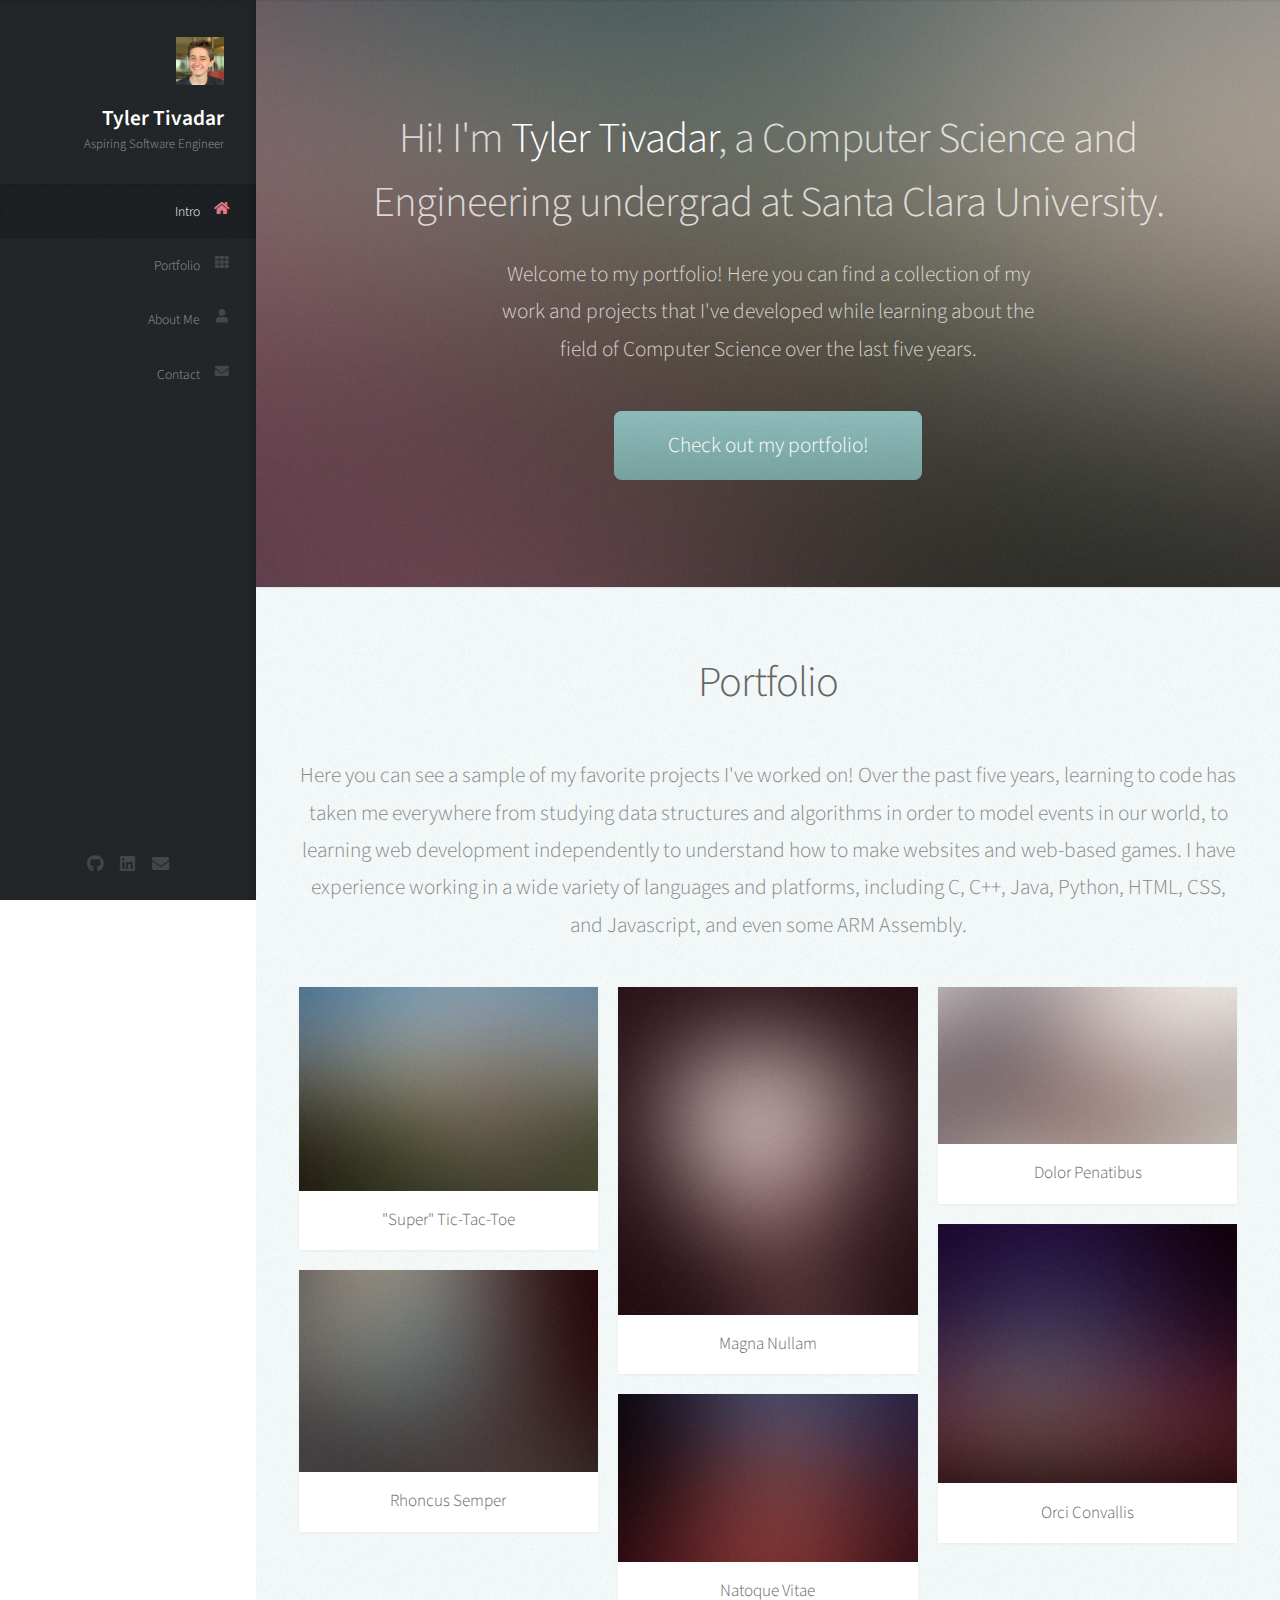
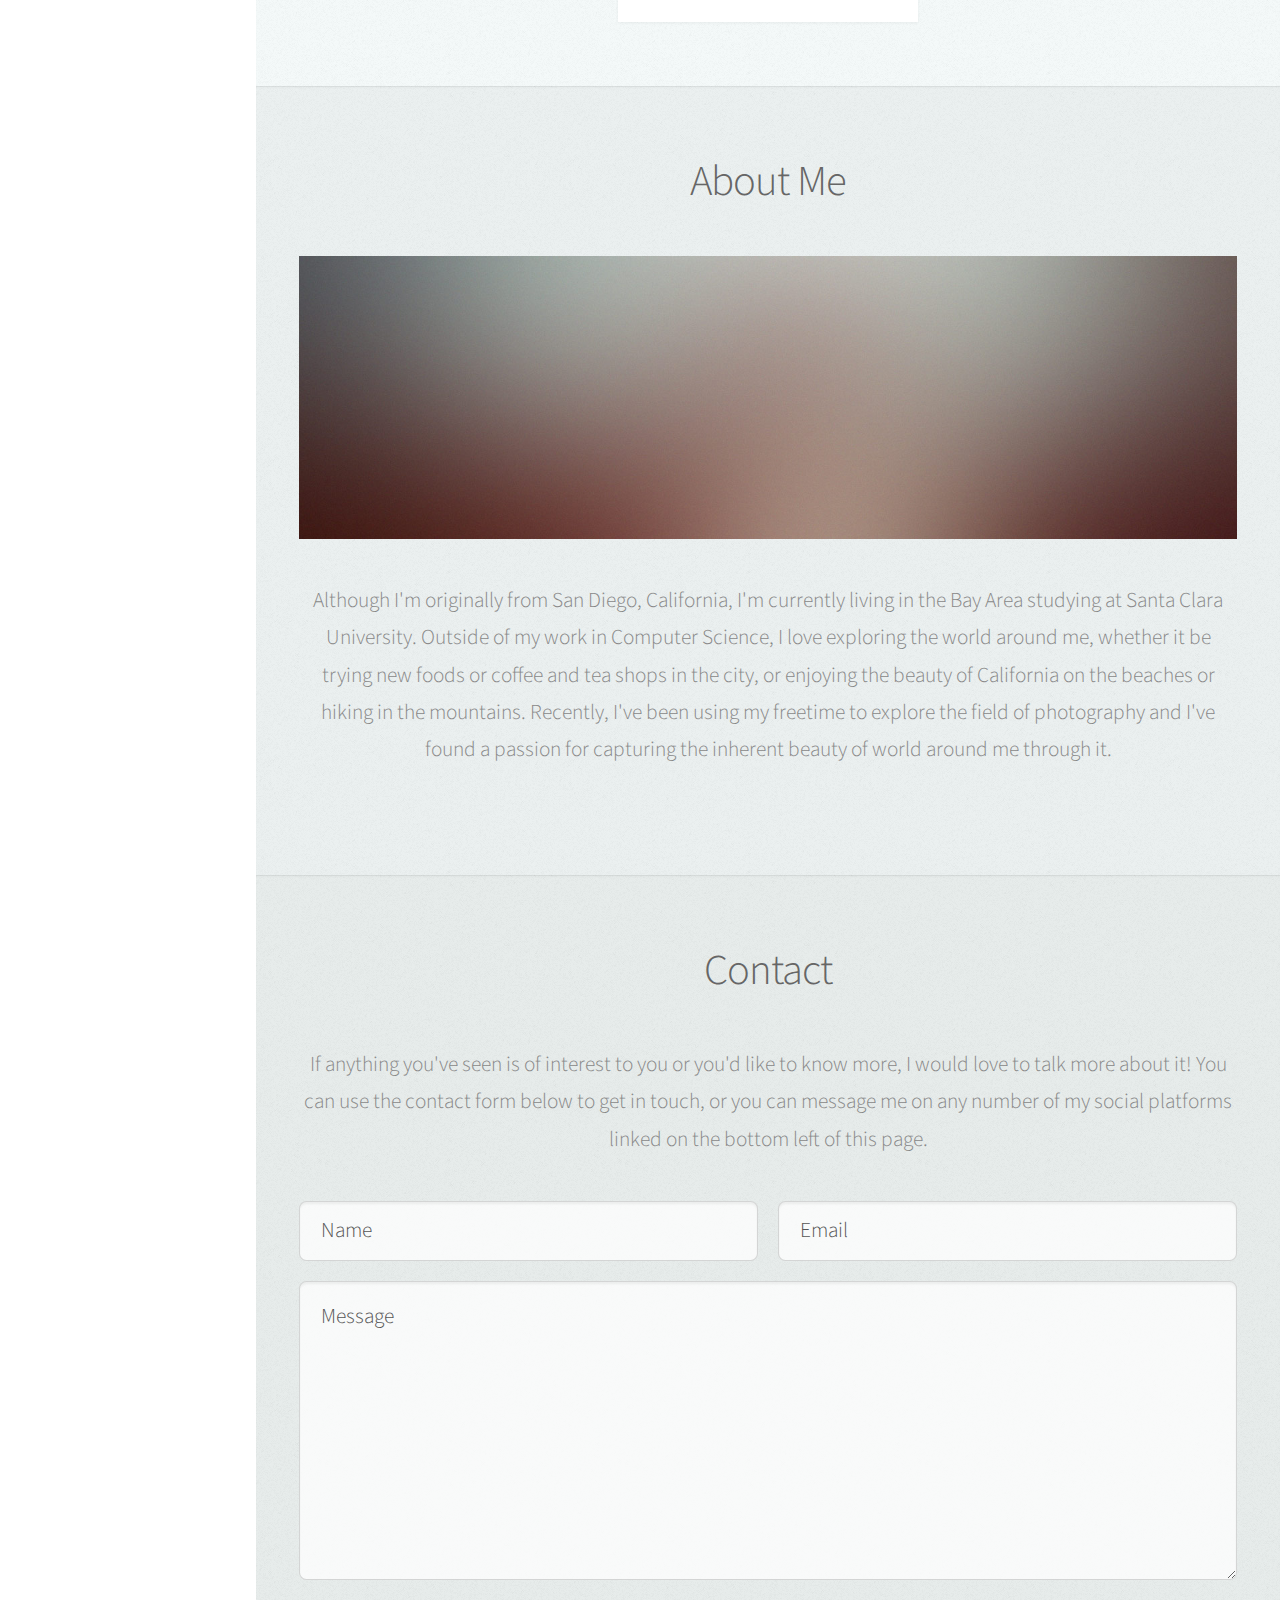
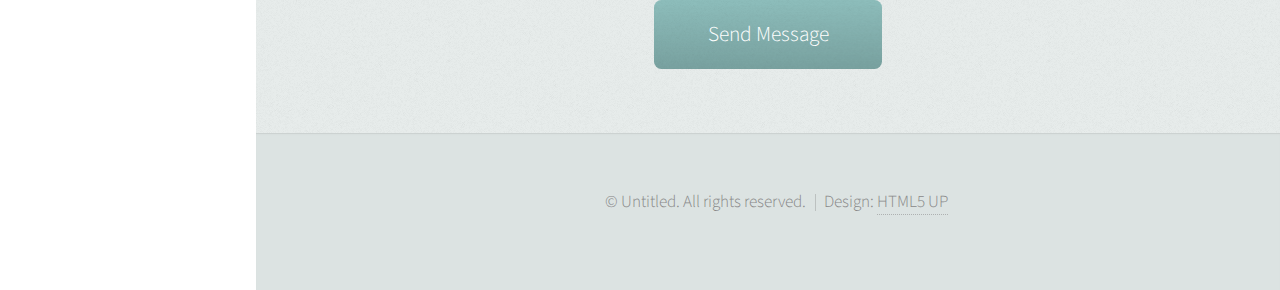
==== commit 56c0b363: "updated social links on sidebar" ====
--- a/index.html
+++ b/index.html
@@ -6,7 +6,7 @@
 -->
 <html>
 	<head>
-		<title>Prologue by HTML5 UP</title>
+		<title>Tyler Tivadar - Portfolio</title>
 		<meta charset="utf-8" />
 		<meta name="viewport" content="width=device-width, initial-scale=1, user-scalable=no" />
 		<link rel="stylesheet" href="assets/css/main.css" />
@@ -41,11 +41,9 @@
 
 					<!-- Social Icons -->
 						<ul class="icons">
-							<li><a href="#" class="icon brands fa-twitter"><span class="label">Twitter</span></a></li>
-							<li><a href="#" class="icon brands fa-facebook-f"><span class="label">Facebook</span></a></li>
-							<li><a href="#" class="icon brands fa-github"><span class="label">Github</span></a></li>
-							<li><a href="#" class="icon brands fa-dribbble"><span class="label">Dribbble</span></a></li>
-							<li><a href="#" class="icon solid fa-envelope"><span class="label">Email</span></a></li>
+							<li><a href="https://www.github.com/tylertiv" class="icon brands fa-github"><span class="label">Github</span></a></li>
+							<li><a href="https://www.linkedin.com/in/tylertivadar" class="icon brands fa-linkedin"><span class="label">LinkedIn</span></a></li>
+							<li><a href="mailto:ttivadar@scu.edu" class="icon solid fa-envelope"><span class="label">Email</span></a></li>
 						</ul>
 
 				</div>
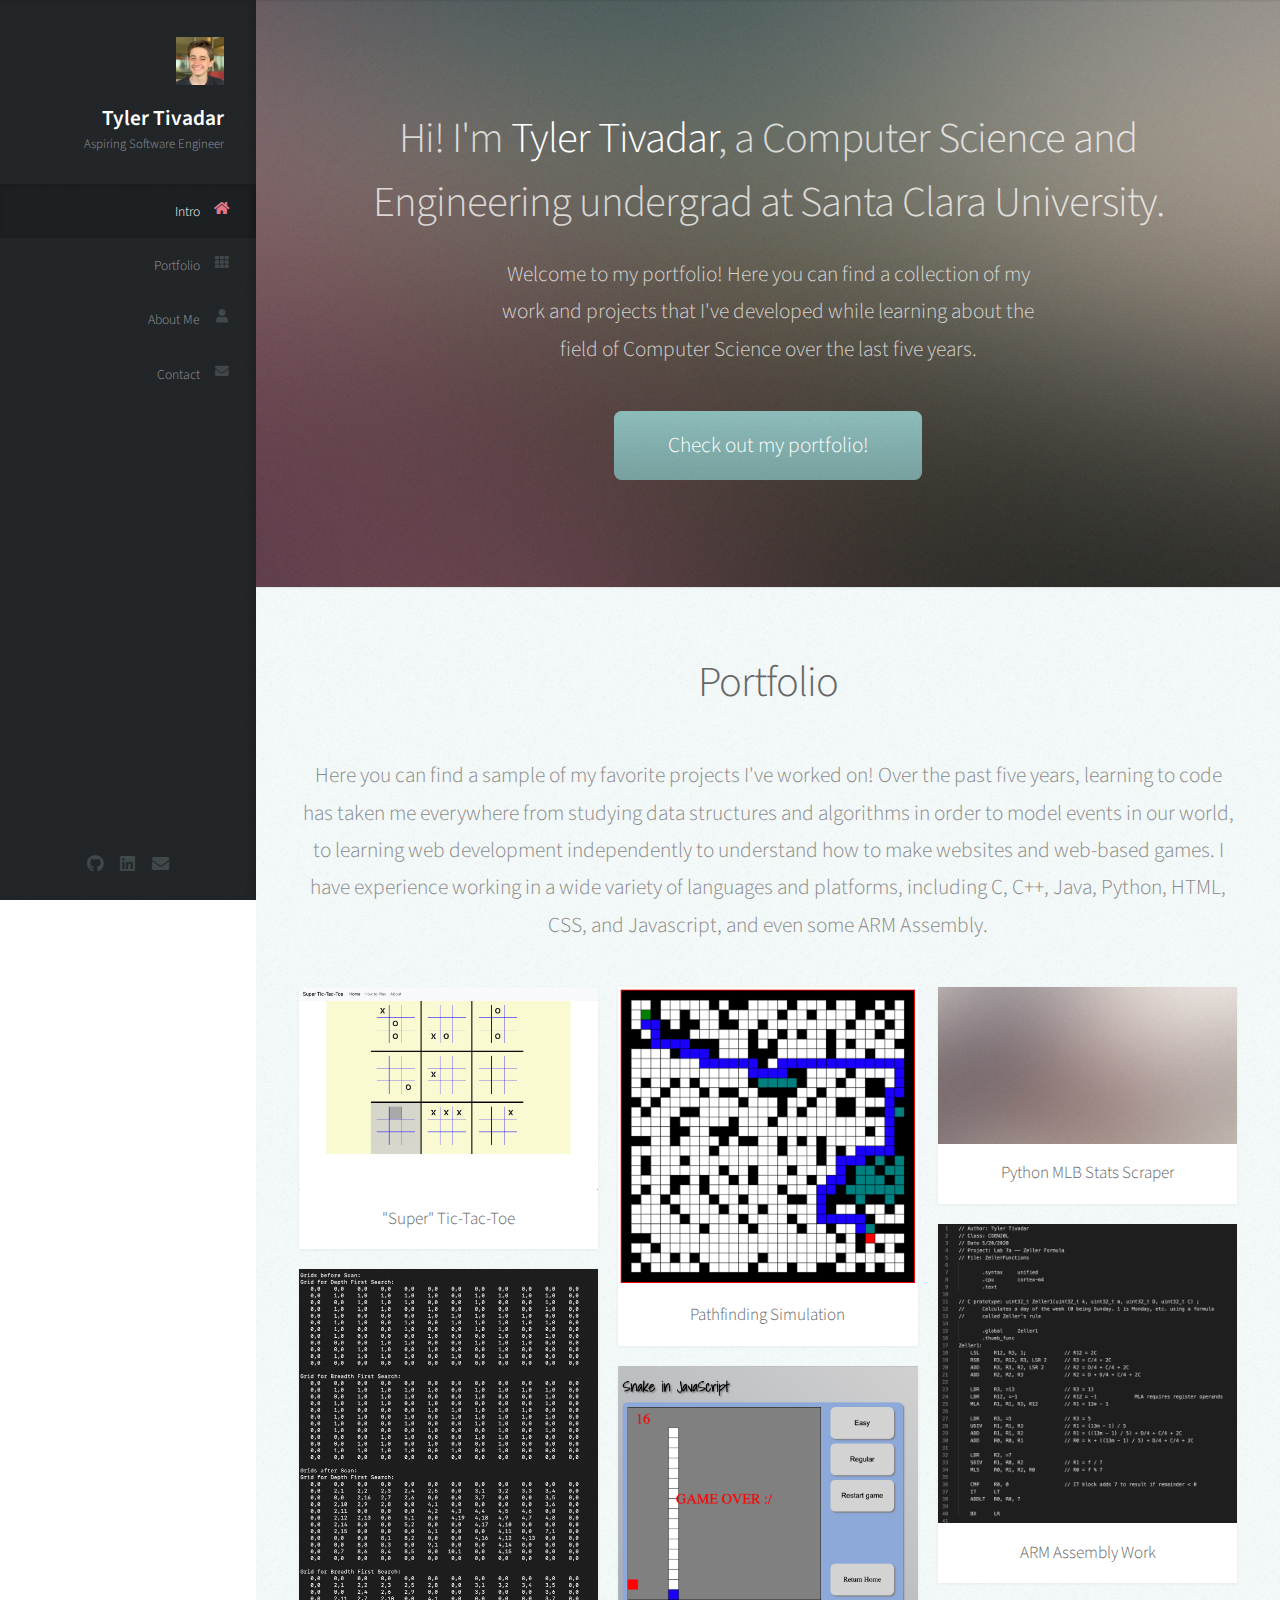
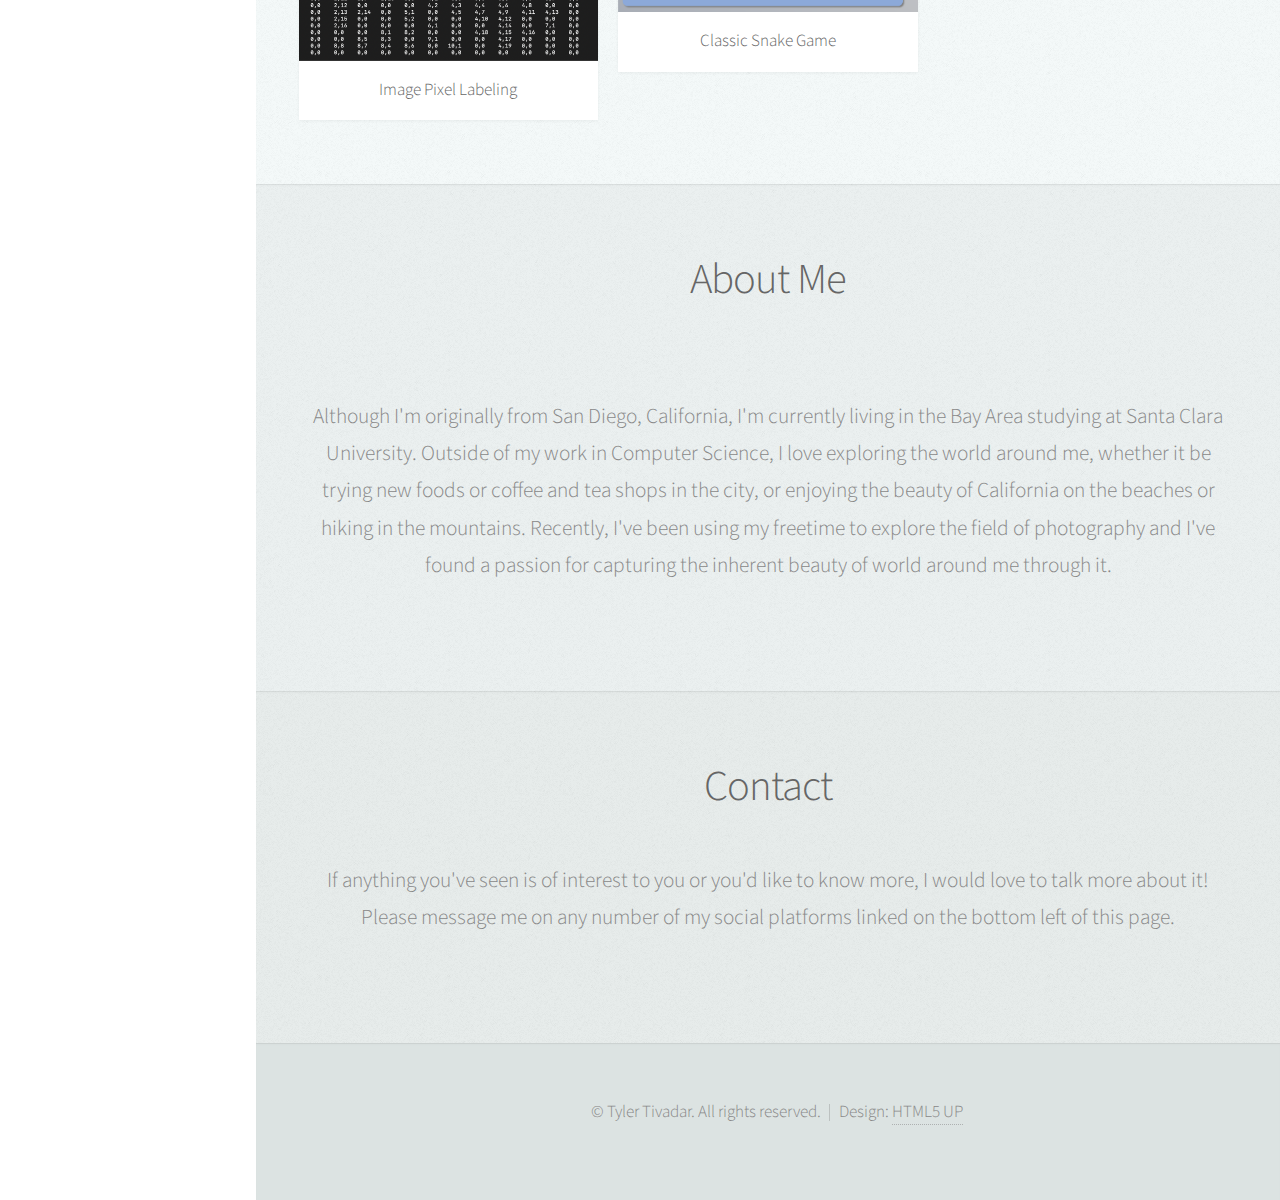
==== commit e836fcec: "updated portfolio work and images" ====
--- a/index.html
+++ b/index.html
@@ -81,7 +81,7 @@
 							</header>
 
 							<p>
-								Here you can see a sample of my favorite projects I've worked on! Over the past five years,
+								Here you can find a sample of my favorite projects I've worked on! Over the past five years,
 								learning to code has taken me everywhere from studying data structures and algorithms in order to model
 								events in our world, to learning web development independently to understand how to make websites and web-based games.
 								I have experience working in a wide variety of languages and platforms, including C, C++, Java, Python, HTML, CSS, and
@@ -91,43 +91,43 @@
 							<div class="row">
 								<div class="col-4 col-12-mobile">
 									<article class="item">
-										<a href="#" class="image fit"><img src="images/pic02.jpg" alt="" /></a>
+										<a href="https://github.com/tylertiv/SuperTicTacToe" class="image fit"><img src="images/tictactoe.png" alt="" /></a>
 										<header>
 											<h3>"Super" Tic-Tac-Toe</h3>
 										</header>
 									</article>
 									<article class="item">
-										<a href="#" class="image fit"><img src="images/pic03.jpg" alt="" /></a>
-										<header>
-											<h3>Rhoncus Semper</h3>
+										<a href="https://github.com/tylertiv/CS61/tree/master/ImageComponentLabeling/ImageComponentLabeling" class="image fit"><img src="images/imagecomponentlabeling.png" alt="" /></a>
+										<header>
+											<h3>Image Pixel Labeling</h3>
 										</header>
 									</article>
 								</div>
 								<div class="col-4 col-12-mobile">
 									<article class="item">
-										<a href="#" class="image fit"><img src="images/pic04.jpg" alt="" /></a>
-										<header>
-											<h3>Magna Nullam</h3>
-										</header>
-									</article>
-									<article class="item">
-										<a href="#" class="image fit"><img src="images/pic05.jpg" alt="" /></a>
-										<header>
-											<h3>Natoque Vitae</h3>
+										<a href="Pathfinding/index.html" class="image fit"><img src="images/pathfinding.png" alt="" /></a>
+										<header>
+											<h3>Pathfinding Simulation</h3>
+										</header>
+									</article>
+									<article class="item">
+										<a href="Snake/index.html" class="image fit"><img src="images/jssnake.png" alt="" /></a>
+										<header>
+											<h3>Classic Snake Game</h3>
 										</header>
 									</article>
 								</div>
 								<div class="col-4 col-12-mobile">
 									<article class="item">
-										<a href="#" class="image fit"><img src="images/pic06.jpg" alt="" /></a>
-										<header>
-											<h3>Dolor Penatibus</h3>
-										</header>
-									</article>
-									<article class="item">
-										<a href="#" class="image fit"><img src="images/pic07.jpg" alt="" /></a>
-										<header>
-											<h3>Orci Convallis</h3>
+										<a href="https://github.com/tylertiv/MLB-Stats" class="image fit"><img src="images/pic06.jpg" alt="" /></a>
+										<header>
+											<h3>Python MLB Stats Scraper</h3>
+										</header>
+									</article>
+									<article class="item">
+										<a href="https://github.com/tylertiv/COEN20" class="image fit"><img src="images/ARMassembly.png" alt="" /></a>
+										<header>
+											<h3>ARM Assembly Work</h3>
 										</header>
 									</article>
 								</div>
@@ -144,7 +144,7 @@
 								<h2>About Me</h2>
 							</header>
 
-							<a href="#" class="image featured"><img src="images/pic08.jpg" alt="" /></a>
+							<a href="#" class="image featured"><img src="" alt="" /></a>
 
 							<p>
 								Although I'm originally from San Diego, California, 
@@ -169,23 +169,10 @@
 
 							<p>
 								If anything you've seen is of interest to you or you'd like to know more, I would love to talk
-								more about it! You can use the contact form below to get in touch, or you can message me on any
+								more about it! Please message me on any
 								number of my social platforms linked on the bottom left of this page.
 							</p>
 
-							<form method="post" action="#">
-								<div class="row">
-									<div class="col-6 col-12-mobile"><input type="text" name="name" placeholder="Name" /></div>
-									<div class="col-6 col-12-mobile"><input type="text" name="email" placeholder="Email" /></div>
-									<div class="col-12">
-										<textarea name="message" placeholder="Message"></textarea>
-									</div>
-									<div class="col-12">
-										<input type="submit" value="Send Message" />
-									</div>
-								</div>
-							</form>
-
 						</div>
 					</section>
 
@@ -196,7 +183,7 @@
 
 				<!-- Copyright -->
 					<ul class="copyright">
-						<li>&copy; Untitled. All rights reserved.</li><li>Design: <a href="http://html5up.net">HTML5 UP</a></li>
+						<li>&copy; Tyler Tivadar. All rights reserved.</li><li>Design: <a href="http://html5up.net">HTML5 UP</a></li>
 					</ul>
 
 			</div>
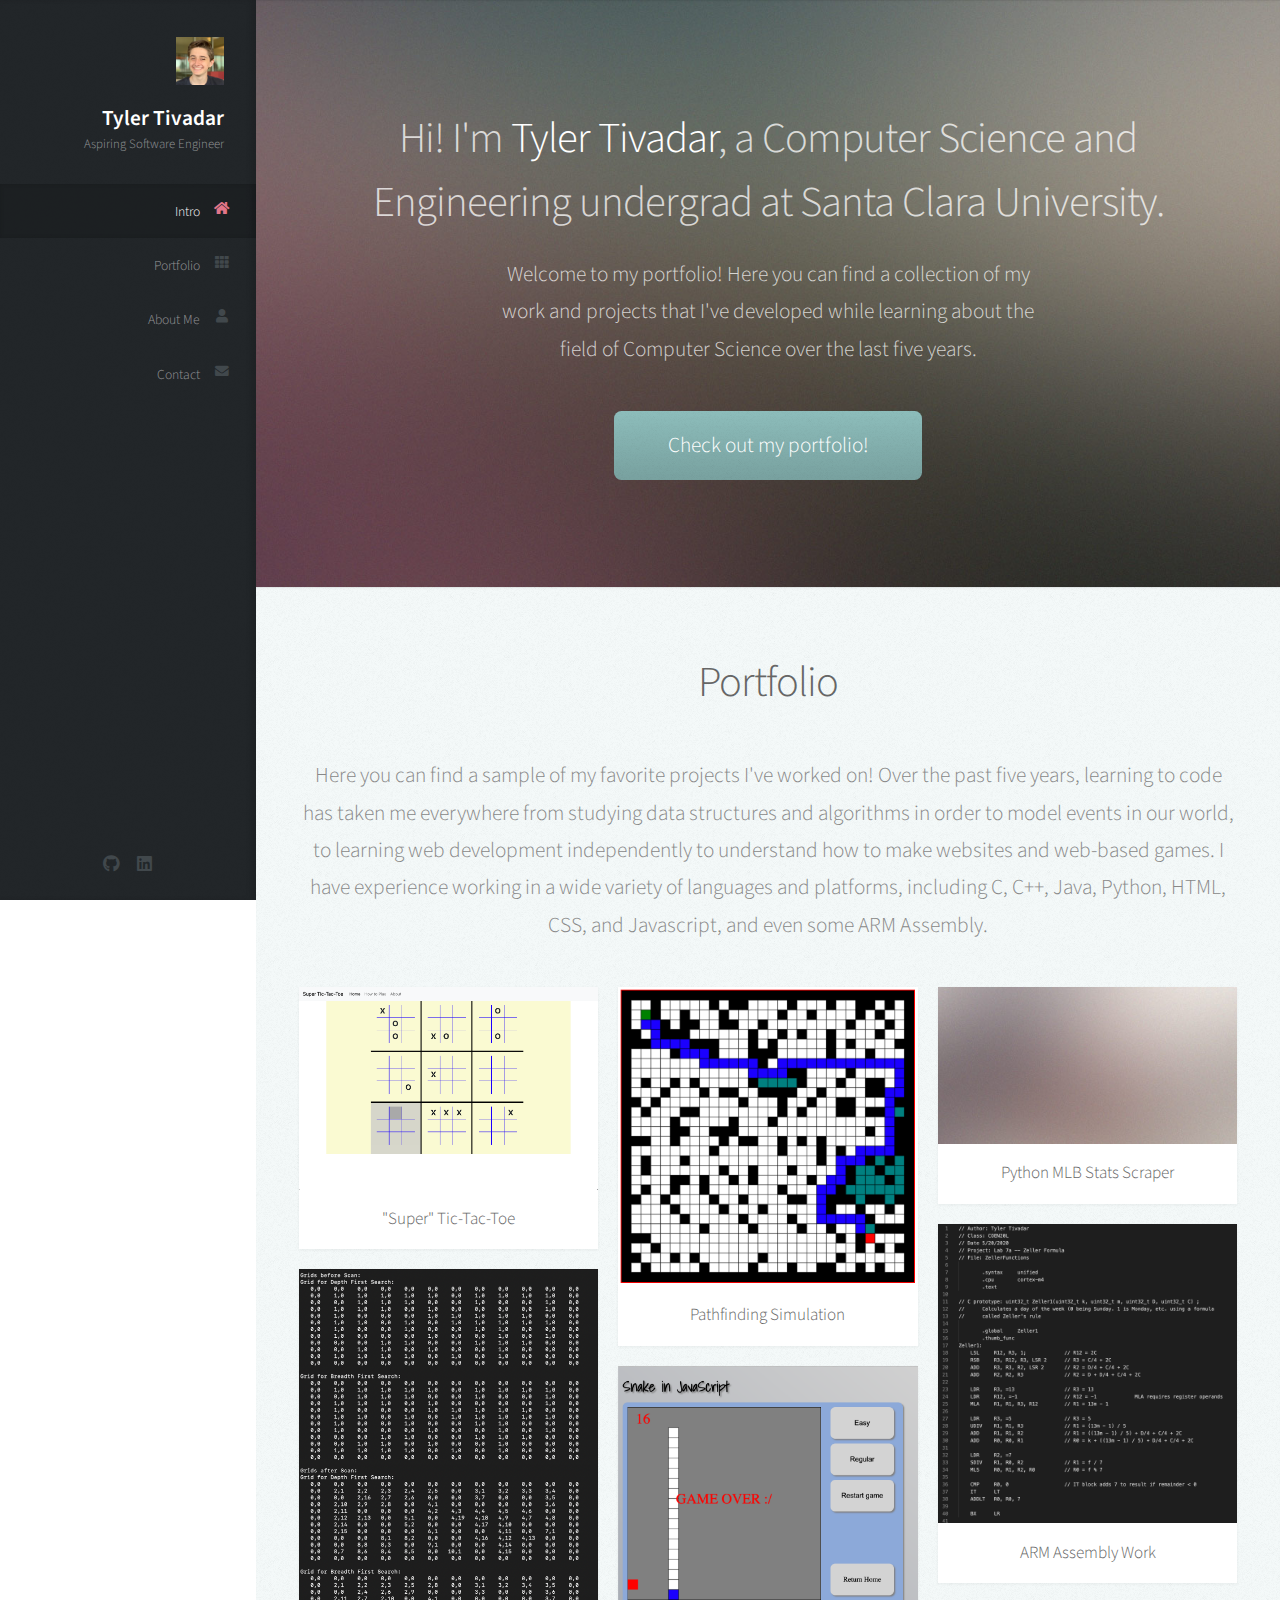
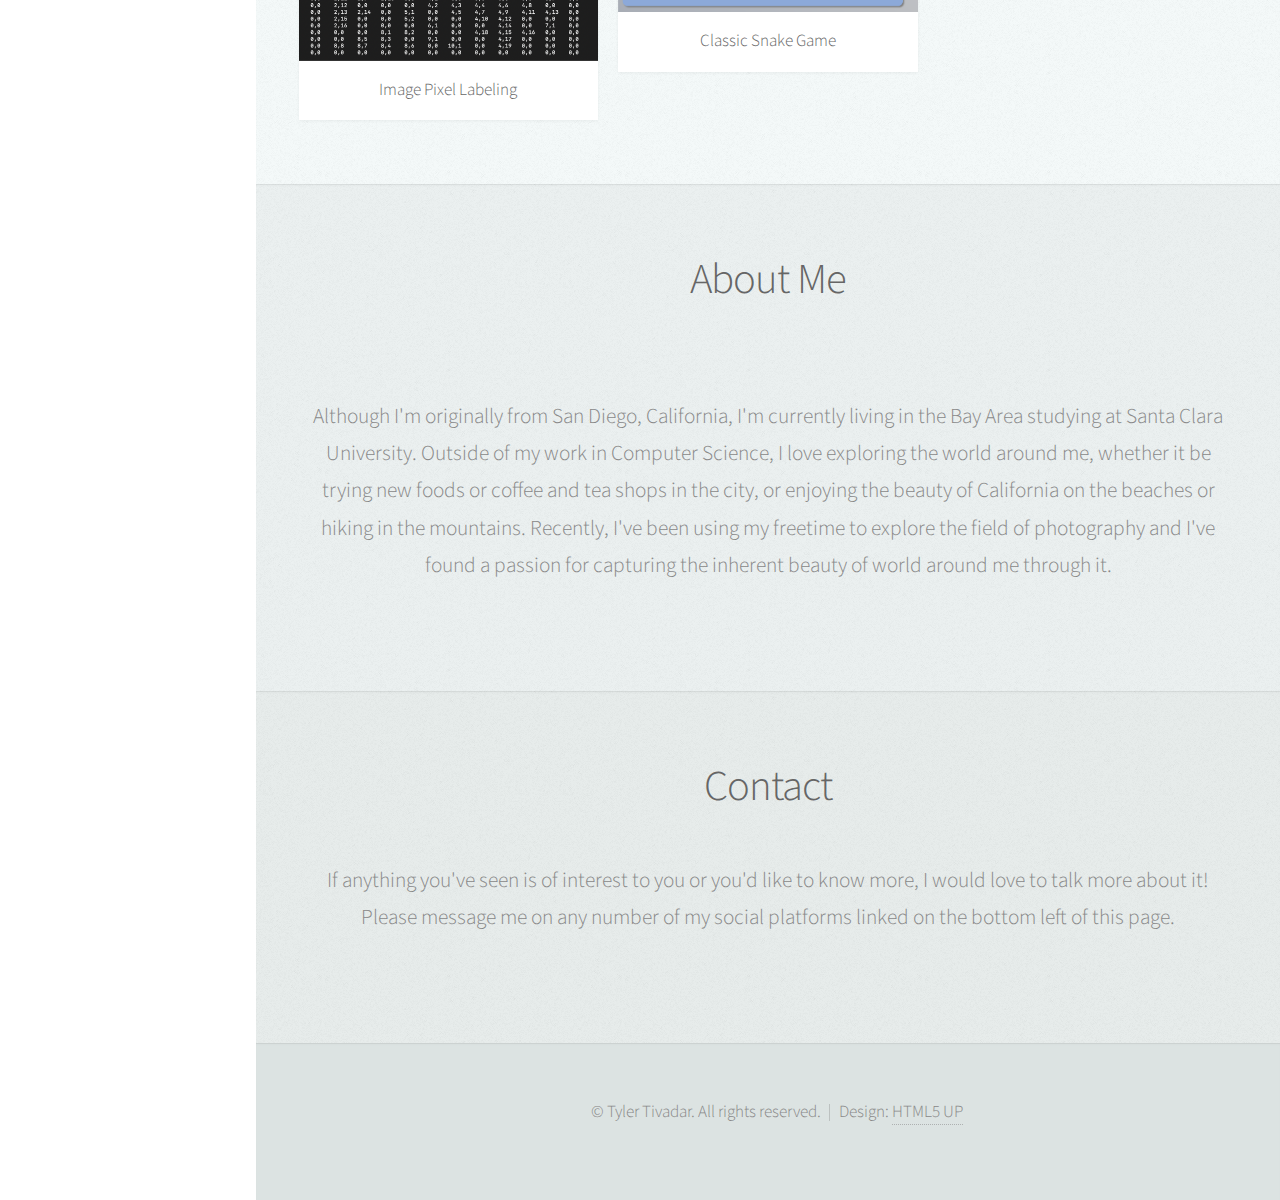
==== commit e289eb64: "removed email" ====
--- a/index.html
+++ b/index.html
@@ -43,7 +43,6 @@
 						<ul class="icons">
 							<li><a href="https://www.github.com/tylertiv" class="icon brands fa-github"><span class="label">Github</span></a></li>
 							<li><a href="https://www.linkedin.com/in/tylertivadar" class="icon brands fa-linkedin"><span class="label">LinkedIn</span></a></li>
-							<li><a href="mailto:ttivadar@scu.edu" class="icon solid fa-envelope"><span class="label">Email</span></a></li>
 						</ul>
 
 				</div>
@@ -91,7 +90,7 @@
 							<div class="row">
 								<div class="col-4 col-12-mobile">
 									<article class="item">
-										<a href="https://github.com/tylertiv/SuperTicTacToe" class="image fit"><img src="images/tictactoe.png" alt="" /></a>
+										<a href="SuperTicTacToe/index.html" class="image fit"><img src="images/tictactoe.png" alt="" /></a>
 										<header>
 											<h3>"Super" Tic-Tac-Toe</h3>
 										</header>
@@ -198,4 +197,4 @@
 			<script src="assets/js/main.js"></script>
 
 	</body>
-</html>+</html>
